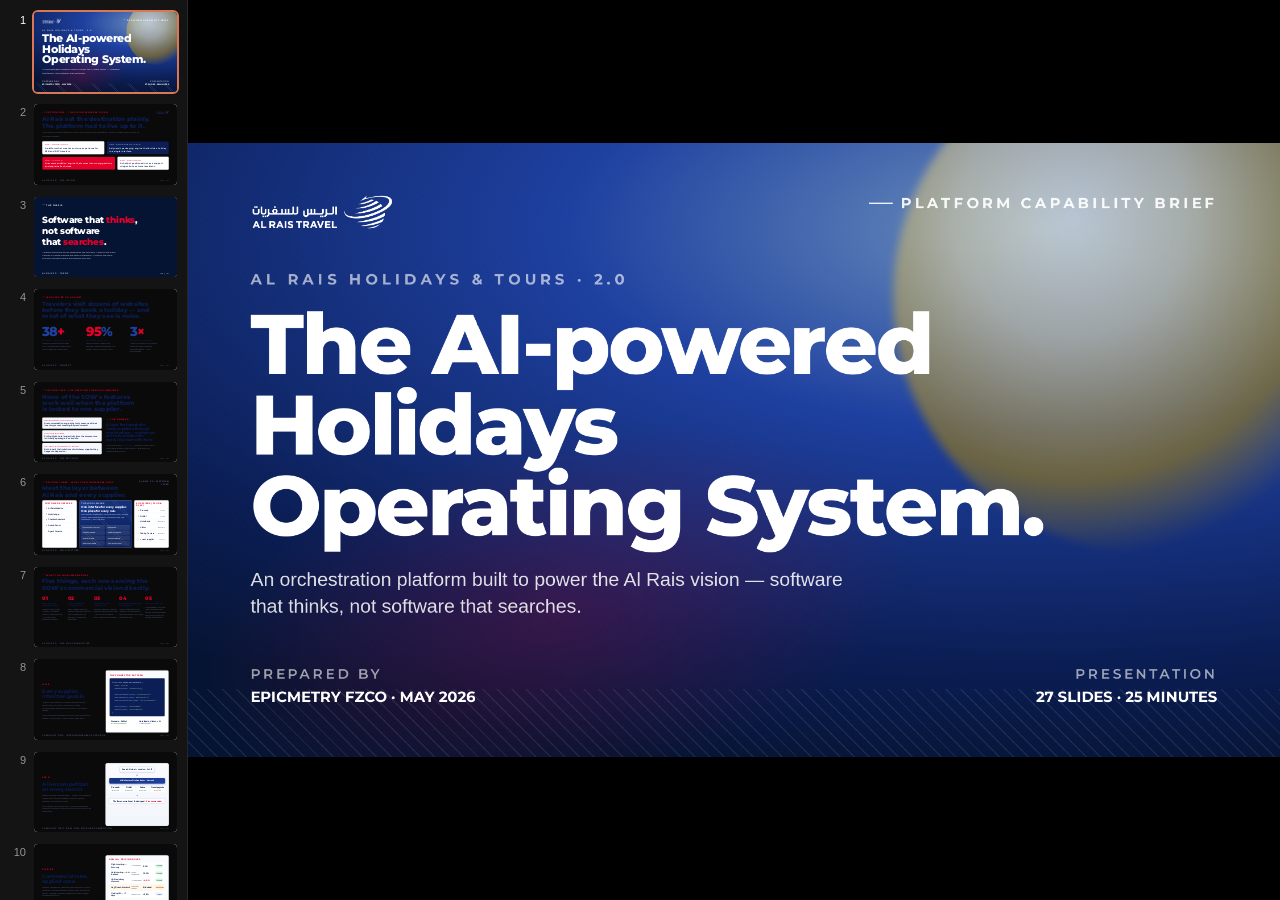
==== AlRais-Core/Al Rais 2.0 Pitch Deck-print.html @ 937ed370 "AlRais-Core: middleware architecture demo (Constellation + Trajectory) Side-by-side picker that embe" ====
<!doctype html>
<html lang="en">
<head>
<meta charset="utf-8">
<title>Al Rais 2.0 — The AI-powered travel orchestration platform</title>
<link rel="stylesheet" href="ar-tokens.css">
<script src="deck-stage.js"></script>
<style>
  /* ---------- Type / spacing scale ---------- */
  :root{
    --type-display: 132px;
    --type-title:   84px;
    --type-h1:      60px;
    --type-h2:      44px;
    --type-h3:      32px;
    --type-body:    28px;
    --type-small:   24px;
    --type-eyebrow: 26px;
    --type-caption: 24px;

    --pad-x:       110px;
    --pad-top:     90px;
    --pad-bottom:  90px;
    --gap-title:   44px;
    --gap-item:    28px;

    --ink:         #0B1E55;
    --royal:       #1E40A0;
    --royal-deep:  #15327E;
    --ink-deep:    #061434;
    --red:         #E4002B;
    --gold:        #AC8400;
    --gold-soft:   #E8D7A1;
    --sky:         #B4C9E2;
    --sky-deep:    #6E92BD;
    --soft:        #F6F8FC;
    --line:        #E4E8F0;
    --line-strong: #C9D1E0;
    --mute:        #4A5878;
  }

  html,body{margin:0;padding:0;background:#0a0a0a;color:var(--ink);font-family:var(--ar-font-body);}

  deck-stage section{
    background:#fff;
    color:var(--ink);
    overflow:hidden;
    position:relative;
  }

  /* ---------- Reusable atoms ---------- */
  .eyebrow{
    font-family:var(--ar-font-display);
    font-weight:700;
    font-size:var(--type-eyebrow);
    letter-spacing:0.22em;
    text-transform:uppercase;
    color:var(--red);
    display:inline-flex;
    align-items:center;
    gap:14px;
  }
  .eyebrow::before{
    content:"";
    width:42px;height:2px;background:var(--red);display:inline-block;
  }
  .eyebrow.light{ color:rgba(255,255,255,0.92); }
  .eyebrow.light::before{ background:#fff; }

  h1.title{
    font-family:var(--ar-font-display);
    font-weight:800;
    font-size:var(--type-title);
    letter-spacing:-0.025em;
    line-height:1.02;
    margin:0;
    color:var(--ink);
    text-wrap:balance;
    max-width:1500px;
  }
  h2.section-title{
    font-family:var(--ar-font-display);
    font-weight:700;
    font-size:var(--type-h1);
    letter-spacing:-0.022em;
    line-height:1.05;
    margin:0;
    text-wrap:balance;
  }
  p.lede{
    font-family:var(--ar-font-body);
    font-weight:400;
    font-size:var(--type-h3);
    line-height:1.4;
    color:var(--mute);
    margin:0;
    max-width:1300px;
    text-wrap:pretty;
  }
  p.body{
    font-family:var(--ar-font-body);
    font-weight:400;
    font-size:var(--type-body);
    line-height:1.5;
    color:var(--mute);
    margin:0;
    max-width:1100px;
    text-wrap:pretty;
  }

  /* ---------- Layout helpers ---------- */
  .frame{
    position:absolute;inset:0;
    padding:var(--pad-top) var(--pad-x) var(--pad-bottom);
    display:flex;flex-direction:column;
  }
  .row{display:flex;}
  .col{display:flex;flex-direction:column;}

  .pattern{
    background-image:repeating-linear-gradient(45deg,
      rgba(30,64,160,0.10) 0,
      rgba(30,64,160,0.10) 1.5px,
      transparent 1.5px, transparent 12px);
  }
  .pattern.white{
    background-image:repeating-linear-gradient(45deg,
      rgba(255,255,255,0.18) 0,
      rgba(255,255,255,0.18) 1.5px,
      transparent 1.5px, transparent 14px);
  }

  /* ---------- Page chrome (footer) ---------- */
  .chrome{
    position:absolute;
    left:var(--pad-x);right:var(--pad-x);bottom:40px;
    display:flex;justify-content:space-between;align-items:center;
    font-family:var(--ar-font-body);
    font-size:24px;
    color:var(--mute);
    letter-spacing:0.06em;
  }
  .chrome.light{ color:rgba(255,255,255,0.72); }
  .chrome .crumb{ text-transform:uppercase;letter-spacing:0.22em;font-weight:600;font-family:var(--ar-font-display);font-size:24px; }
  .chrome .num{ font-family:var(--ar-font-mono);font-weight:600; }

  .ar-logo{ height:48px; }
  .ar-logo.invert{ filter:brightness(0) invert(1); }

  /* ---------- Slide: Cover ---------- */
  .cover{
    background:
      radial-gradient(120% 90% at 78% 14%, #6E92BD 0%, #1E40A0 36%, #0B1E55 78%, #061434 100%);
    color:#fff;
  }
  .cover .sun{
    position:absolute;right:-220px;top:-180px;width:900px;height:900px;border-radius:50%;
    background:radial-gradient(circle at 35% 35%, #FAF5E8 0%, #E8D7A1 25%, #AC8400 55%, transparent 72%);
    opacity:0.55;filter:blur(8px);
  }
  .cover .swoosh{
    position:absolute;left:-100px;bottom:-200px;width:1500px;height:900px;
    background:radial-gradient(60% 50% at 50% 50%, rgba(228,0,43,0.20) 0%, transparent 70%);
    transform:rotate(-12deg);
  }
  .cover .frame{ color:#fff; }
  .cover h1.title{ color:#fff; font-size:148px; line-height:0.96; letter-spacing:-0.028em; }
  .cover .sub{ font-size:34px;line-height:1.4;color:rgba(255,255,255,0.86);max-width:1100px;margin:0;text-wrap:pretty; }
  .cover .meta{ display:flex;gap:48px;align-items:flex-end;justify-content:space-between; }
  .cover .by{ font-size:24px;letter-spacing:0.2em;text-transform:uppercase;color:rgba(255,255,255,0.6);font-family:var(--ar-font-display);font-weight:600; }
  .cover .by strong{ color:#fff;display:block;margin-top:10px;font-size:26px;letter-spacing:0; }
  .cover .pattern-strip{
    position:absolute;left:0;right:0;bottom:0;height:120px;opacity:0.45;
    background-image:repeating-linear-gradient(45deg,
      rgba(255,255,255,0.20) 0, rgba(255,255,255,0.20) 2px,
      transparent 2px, transparent 18px);
  }

  /* ---------- Slide: Section break (dark) ---------- */
  .dark{ background:var(--ink-deep); color:#fff; }
  .dark .eyebrow{ color:#fff; }
  .dark h1.title, .dark h2.section-title{ color:#fff; }
  .dark p.lede, .dark p.body{ color:rgba(255,255,255,0.78); }

  .royal{ background:var(--royal); color:#fff; }
  .royal .eyebrow{ color:#fff; }
  .royal .eyebrow::before{ background:#fff; }
  .royal h1.title, .royal h2.section-title{ color:#fff; }
  .royal p.lede, .royal p.body{ color:rgba(255,255,255,0.85); }

  /* ---------- Specific slide styles ---------- */

  /* Vision slide — quotes wall */
  .quote-wall{ display:grid;grid-template-columns:repeat(12,1fr);gap:32px;margin-top:60px; }
  .qcard{
    background:#fff;border:1px solid var(--line);border-radius:14px;padding:30px 34px;
    font-family:var(--ar-font-display);font-weight:600;font-size:30px;line-height:1.18;color:var(--ink);
    letter-spacing:-0.012em;
    box-shadow:0 4px 18px rgba(11,30,85,0.05);
    position:relative;
  }
  .qcard small{
    display:block;font-family:var(--ar-font-body);font-size:24px;font-weight:500;letter-spacing:0.12em;
    text-transform:uppercase;color:var(--red);margin-bottom:14px;
  }
  .qcard.span4{ grid-column: span 4; }
  .qcard.span5{ grid-column: span 5; }
  .qcard.span6{ grid-column: span 6; }
  .qcard.span7{ grid-column: span 7; }
  .qcard.span8{ grid-column: span 8; }
  .qcard.dark{ background:var(--ink); color:#fff; border-color:transparent; }
  .qcard.dark small{ color:#fff;opacity:0.8; }
  .qcard.red{ background:var(--red); color:#fff; border-color:transparent; }
  .qcard.red small{ color:#fff;opacity:0.85; }

  /* Statement slide — huge centered phrase */
  .statement{
    height:100%;
    display:flex;flex-direction:column;justify-content:center;align-items:flex-start;
  }
  .statement .big{
    font-family:var(--ar-font-display);font-weight:800;
    font-size:120px;line-height:1.24;letter-spacing:-0.03em;
    max-width:1620px;text-wrap:balance;color:var(--ink);
  }
  .statement.dark .big{ color:#fff; }
  .statement .big em{ font-style:normal;color:var(--red); }
  .statement .by{ font-family:var(--ar-font-body);font-size:28px;color:var(--mute);max-width:1000px;margin-top:48px;line-height:1.45; }
  .statement.dark .by{ color:rgba(255,255,255,0.78); }

  /* 38-website slide */
  .stat-row{ display:grid;grid-template-columns:repeat(3,1fr);gap:64px;margin-top:80px; }
  .stat{ }
  .stat .num{ font-family:var(--ar-font-display);font-weight:800;font-size:170px;line-height:0.95;color:var(--royal);letter-spacing:-0.04em; }
  .stat .num em{ color:var(--red);font-style:normal; }
  .stat .lbl{ font-family:var(--ar-font-display);font-weight:600;font-size:26px;color:var(--ink);margin-top:20px;line-height:1.3;max-width:430px; }
  .stat .desc{ font-family:var(--ar-font-body);font-size:24px;color:var(--mute);margin-top:14px;line-height:1.45;max-width:430px;text-wrap:pretty; }

  /* Diagram of platform */
  .arch{ flex:1; display:grid; grid-template-columns:1.05fr 1.6fr 1.05fr; gap:30px; align-items:stretch; margin-top:36px; min-height:0; }
  .arch .node{
    background:#fff;border:1.5px solid var(--line-strong);border-radius:18px;padding:30px 30px;display:flex;flex-direction:column;gap:14px;
    box-shadow:0 4px 20px rgba(11,30,85,0.04);
  }
  .arch .node h4{ margin:0;font-family:var(--ar-font-display);font-weight:700;font-size:26px;color:var(--ink); }
  .arch .node p{ margin:0;font-size:20px;color:var(--mute);line-height:1.4; }
  .arch .lbl{ font-family:var(--ar-font-display);font-weight:700;font-size:24px;letter-spacing:0.22em;text-transform:uppercase;color:var(--red); }

  .arch .middle{
    background:var(--ink);color:#fff;border:none;
    background-image:radial-gradient(100% 100% at 0% 0%, rgba(30,64,160,0.6) 0%, transparent 60%),
      linear-gradient(180deg, #15327E 0%, #0B1E55 100%);
    position:relative;overflow:hidden;
  }
  .arch .middle::after{
    content:"";position:absolute;inset:0;opacity:0.18;pointer-events:none;
    background-image:repeating-linear-gradient(45deg, rgba(255,255,255,0.4) 0, rgba(255,255,255,0.4) 1px, transparent 1px, transparent 14px);
  }
  .arch .middle h4{ color:#fff;font-size:36px; }
  .arch .middle p{ color:rgba(255,255,255,0.78);font-size:24px; }
  .arch .middle .lbl{ color:#fff;opacity:0.7; }
  .arch .middle .caps{
    display:grid;grid-template-columns:1fr 1fr;gap:14px 22px;margin-top:auto;
  }
  .arch .middle .caps div{
    background:rgba(255,255,255,0.10);border:1px solid rgba(255,255,255,0.18);
    padding:14px 18px;border-radius:8px;font-size:24px;font-weight:500;
    font-family:var(--ar-font-body);color:#fff;
  }
  .arch .colstack{ display:flex;flex-direction:column;gap:14px; }
  .arch .colstack .pill{
    background:#fff;border:1.5px solid var(--line-strong);border-radius:14px;padding:16px 22px;
    display:flex;align-items:center;gap:18px;
  }
  .arch .colstack .pill .dot{ width:12px;height:12px;border-radius:50%;background:var(--royal);flex-shrink:0; }
  .arch .colstack .pill.muted .dot{ background:var(--line-strong); }
  .arch .colstack .pill .name{ font-family:var(--ar-font-display);font-weight:600;font-size:24px;color:var(--ink); }
  .arch .colstack .pill .tag{ font-family:var(--ar-font-body);font-size:24px;color:var(--mute);margin-left:auto;letter-spacing:0.06em;text-transform:uppercase; }

  /* Five things grid */
  .five-grid{ display:grid;grid-template-columns:repeat(5,1fr);gap:24px;margin-top:56px;flex:1;min-height:0; }
  .five-grid .item{
    background:#fff;border:1.5px solid var(--line);border-radius:16px;padding:36px 30px;
    display:flex;flex-direction:column;gap:18px;position:relative;overflow:hidden;
  }
  .five-grid .item .n{
    font-family:var(--ar-font-display);font-weight:800;font-size:110px;line-height:0.9;color:var(--royal);
    letter-spacing:-0.04em;opacity:0.18;position:absolute;right:18px;top:6px;
  }
  .five-grid .item h4{ margin:0;font-family:var(--ar-font-display);font-weight:700;font-size:26px;color:var(--ink);line-height:1.18; }
  .five-grid .item p{ margin:0;font-family:var(--ar-font-body);font-size:18px;line-height:1.5;color:var(--mute); }
  .five-grid .item .kicker{ font-family:var(--ar-font-display);font-weight:700;font-size:14px;letter-spacing:0.22em;text-transform:uppercase;color:var(--red); }

  /* Single-capability slide layout */
  .cap{ display:grid;grid-template-columns:0.95fr 1.05fr;gap:80px;margin-top:60px;flex:1;min-height:0;align-items:stretch; }
  .cap .lhs{ display:flex;flex-direction:column;gap:32px;justify-content:center; }
  .cap .lhs .nbig{ font-family:var(--ar-font-display);font-weight:800;font-size:32px;letter-spacing:0.32em;color:var(--red);text-transform:uppercase; }
  .cap .lhs h2{ font-family:var(--ar-font-display);font-weight:700;font-size:68px;line-height:1.04;letter-spacing:-0.022em;color:var(--ink);margin:0;text-wrap:balance; }
  .cap .lhs p{ font-size:24px;color:var(--mute);line-height:1.5;max-width:660px;margin:0; }
  .cap .rhs{
    background:#fff;border:1.5px solid var(--line);border-radius:22px;padding:0;
    box-shadow:0 12px 40px rgba(11,30,85,0.07);
    overflow:hidden;position:relative;
  }

  /* Curation example slides */
  .curex{ display:grid;grid-template-columns:1.05fr 1.4fr;gap:80px;margin-top:50px;flex:1;min-height:0;align-items:stretch; }
  .curex .lhs{ display:flex;flex-direction:column;gap:28px; }
  .curex .pers{ display:flex;align-items:center;gap:24px; }
  .curex .pers .avatar{
    width:120px;height:120px;border-radius:50%;background:linear-gradient(135deg,var(--sky) 0%,var(--royal) 100%);
    display:grid;place-items:center;color:#fff;font-family:var(--ar-font-display);font-weight:700;font-size:42px;
    flex-shrink:0;box-shadow:0 6px 22px rgba(30,64,160,0.32);
  }
  .curex .pers .meta strong{ font-family:var(--ar-font-display);font-weight:700;font-size:28px;color:var(--ink);display:block; }
  .curex .pers .meta span{ font-family:var(--ar-font-body);font-size:24px;color:var(--mute); }
  .curex h2{ font-family:var(--ar-font-display);font-weight:700;font-size:62px;line-height:1.04;letter-spacing:-0.022em;color:var(--ink);margin:0;text-wrap:balance; }
  .curex .tags{ display:flex;gap:10px;flex-wrap:wrap; }
  .curex .tags span{ background:#F6F8FC;border:1px solid var(--line);padding:10px 16px;border-radius:999px;font-size:24px;color:var(--ink);font-weight:500;letter-spacing:0.01em; }
  .curex .rule{
    border-left:3px solid var(--red);padding:14px 22px;background:#FAF5E8;border-radius:0 10px 10px 0;
    font-family:var(--ar-font-body);font-size:24px;color:var(--ink);line-height:1.4;
  }
  .curex .rule strong{ font-family:var(--ar-font-display);font-weight:700; }

  /* Result cards */
  .cards{ display:flex;flex-direction:column;gap:18px;justify-content:center; }
  .card{
    background:#fff;border:1.5px solid var(--line);border-radius:16px;padding:24px 28px;
    box-shadow:0 4px 16px rgba(11,30,85,0.04);
    display:grid;grid-template-columns:auto 1fr auto;gap:22px;align-items:center;
  }
  .card .badge{
    background:#E6F7EE;color:#136E3F;border-radius:999px;padding:8px 16px;
    font-family:var(--ar-font-display);font-weight:700;font-size:24px;letter-spacing:0.04em;
    white-space:nowrap;
  }
  .card .badge.cheapest{ background:#EAF1FE;color:var(--royal); }
  .card .badge.fastest{ background:#FFE9D5;color:#A65500; }
  .card .badge.bestmatch{ background:#D5F5E3;color:#0F7B41; }
  .card .name{ font-family:var(--ar-font-display);font-weight:700;font-size:26px;color:var(--ink); }
  .card .why{ font-family:var(--ar-font-body);font-size:24px;color:var(--mute);margin-top:6px;line-height:1.4; }
  .card .price{ font-family:var(--ar-font-display);font-weight:800;font-size:32px;color:var(--ink);letter-spacing:-0.01em; }
  .card .price small{ display:block;font-family:var(--ar-font-body);font-weight:400;font-size:24px;color:var(--mute);letter-spacing:0; }
  .card.featured{ border-color:var(--royal);box-shadow:0 12px 30px rgba(30,64,160,0.15); }

  /* GCC slide — three panels */
  .gcc{ display:grid;grid-template-columns:repeat(3,1fr);gap:36px;margin-top:50px;flex:1;min-height:0; }
  .gcc .panel{
    background:#fff;border:1.5px solid var(--line);border-radius:18px;padding:46px 40px;
    display:flex;flex-direction:column;gap:22px;position:relative;overflow:hidden;
  }
  .gcc .panel.blue{ background:linear-gradient(180deg,#15327E 0%,#0B1E55 100%);color:#fff;border:none; }
  .gcc .panel.blue h4{ color:#fff; }
  .gcc .panel.blue p{ color:rgba(255,255,255,0.82); }
  .gcc .panel.blue .icon{ color:#fff;opacity:0.85; }
  .gcc .panel h4{ font-family:var(--ar-font-display);font-weight:700;font-size:30px;line-height:1.15;color:var(--ink);margin:0;text-wrap:balance; }
  .gcc .panel p{ font-family:var(--ar-font-body);font-size:24px;line-height:1.5;color:var(--mute);margin:0;text-wrap:pretty; }
  .gcc .icon{ width:64px;height:64px;color:var(--royal); }

  /* Three-features overview */
  .three{ display:grid;grid-template-columns:repeat(3,1fr);gap:30px;margin-top:54px;flex:1;min-height:0; }
  .three .feat{
    background:#fff;border:1.5px solid var(--line);border-radius:20px;padding:48px 44px;
    display:flex;flex-direction:column;gap:24px;
  }
  .three .feat .tag{ font-family:var(--ar-font-display);font-weight:700;font-size:24px;letter-spacing:0.22em;text-transform:uppercase;color:var(--red); }
  .three .feat h3{ font-family:var(--ar-font-display);font-weight:700;font-size:38px;line-height:1.1;color:var(--ink);margin:0;letter-spacing:-0.015em; }
  .three .feat p{ font-family:var(--ar-font-body);font-size:24px;line-height:1.5;color:var(--mute);margin:0; }
  .three .feat .preview{ flex:1;margin-top:auto;border:1px dashed var(--line-strong);border-radius:12px;background:#FAFBFE;display:grid;place-items:center;min-height:160px; }

  /* Supplier ready table */
  .supp-grid{ display:grid;grid-template-columns:1.05fr 2fr;gap:18px;margin-top:42px;flex:1;min-height:0;overflow:hidden;align-content:start;grid-auto-rows:min-content; }
  .supp-grid .row{ display:contents; }
  .supp-grid .cell{
    background:#fff;border:1.5px solid var(--line);border-radius:14px;padding:18px 24px;
    display:flex;flex-direction:column;justify-content:center;
  }
  .supp-grid .cell.head{
    background:var(--ink);color:#fff;border-color:transparent;
    font-family:var(--ar-font-display);font-weight:700;font-size:14px;letter-spacing:0.22em;text-transform:uppercase;
    padding:14px 24px;
  }
  .supp-grid .cell .what{ font-family:var(--ar-font-display);font-weight:700;font-size:22px;color:var(--ink);line-height:1.2; }
  .supp-grid .cell .ex{ font-family:var(--ar-font-body);font-size:16px;color:var(--mute);margin-top:4px;letter-spacing:0.02em; }
  .supp-grid .cell .adds{ font-family:var(--ar-font-body);font-size:20px;color:var(--ink);line-height:1.4;text-wrap:pretty; }

  /* Closing */
  .close{ display:flex;flex-direction:column;justify-content:center;height:100%;gap:48px; }
  .close h1{ font-family:var(--ar-font-display);font-weight:800;font-size:108px;line-height:1.02;letter-spacing:-0.028em;color:#fff;margin:0;max-width:1540px;text-wrap:balance; }
  .close p{ font-size:30px;color:rgba(255,255,255,0.82);max-width:1300px;line-height:1.5;margin:0; }

  /* Thank you */
  .thanks{ display:grid;grid-template-columns:1.2fr 1fr;gap:80px;height:100%;align-items:center; }
  .thanks .l h1{ font-family:var(--ar-font-display);font-weight:800;font-size:188px;line-height:0.96;letter-spacing:-0.03em;color:#fff;margin:0; }
  .thanks .l p{ font-size:30px;color:rgba(255,255,255,0.85);max-width:780px;line-height:1.5;margin:32px 0 0; }
  .thanks .r{
    background:rgba(255,255,255,0.06);border:1px solid rgba(255,255,255,0.15);
    border-radius:24px;padding:56px 50px;
    backdrop-filter:blur(8px);
  }
  .thanks .r .by{ font-family:var(--ar-font-display);font-weight:700;font-size:16px;letter-spacing:0.24em;text-transform:uppercase;color:rgba(255,255,255,0.55); }
  .thanks .r .name{ font-family:var(--ar-font-display);font-weight:800;font-size:54px;color:#fff;margin:16px 0 28px;letter-spacing:-0.015em; }
  .thanks .r .row2{ display:flex;flex-direction:column;gap:18px;font-family:var(--ar-font-body);font-size:22px;color:rgba(255,255,255,0.92);line-height:1.4; }
  .thanks .r .row2 strong{ display:block;font-family:var(--ar-font-display);font-weight:600;font-size:18px;color:rgba(255,255,255,0.55);letter-spacing:0.18em;text-transform:uppercase;margin-bottom:4px; }

  /* ---- Product screen mocks ---- */
  .browser{
    width:100%;height:100%;background:#FAFBFE;border-radius:0;
    display:flex;flex-direction:column;overflow:hidden;
    font-family:var(--ar-font-body);
  }
  .bw-bar{
    height:46px;background:#fff;border-bottom:1px solid var(--line);display:flex;align-items:center;padding:0 18px;gap:10px;flex-shrink:0;
  }
  .bw-bar .dots{ display:flex;gap:7px; }
  .bw-bar .dots span{ width:11px;height:11px;border-radius:50%;background:#E5E8EE; }
  .bw-bar .url{
    flex:1;height:26px;background:#F1F3F8;border-radius:6px;display:flex;align-items:center;padding:0 14px;
    font-size:13px;color:var(--mute);margin-left:16px;font-family:var(--ar-font-mono);
  }
  .nav{ height:74px;background:#fff;border-bottom:1px solid var(--line);display:flex;align-items:center;padding:0 38px;gap:42px;flex-shrink:0; }
  .nav .logo{ height:36px; }
  .nav .nlinks{ display:flex;gap:34px;font-size:17px;font-weight:500;color:var(--ink); }
  .nav .nlinks .active{ color:var(--royal);border-bottom:2px solid var(--red);padding-bottom:4px; }
  .nav .right{ margin-left:auto;display:flex;align-items:center;gap:14px; }
  .nav .pill{ border:1.5px solid var(--royal);border-radius:14px;padding:8px 14px;font-size:13px;display:flex;gap:10px;align-items:center;color:var(--ink); }
  .nav .av{ width:42px;height:42px;border-radius:50%;background:linear-gradient(135deg,#E8D7A1,var(--gold));display:grid;place-items:center;color:#fff;font-weight:700;font-size:15px; }

  /* Landing mock */
  .land{
    flex:1;
    background:linear-gradient(180deg, #D2F4FE 0%, #ffffff 14%, #ffffff 26%, #5383DA 56%, #2351A3 88%, #081326 100%);
    padding:48px 60px 32px;display:flex;flex-direction:column;position:relative;overflow:hidden;
  }
  .land h2{ font-family:var(--ar-font-display);font-weight:800;font-size:60px;text-align:center;color:var(--ink);margin:8px 0 24px;letter-spacing:-0.025em; }
  .land .search{ width:74%;margin:0 auto;background:#fff;border-radius:18px;padding:22px 28px;display:flex;align-items:center;gap:14px;box-shadow:0 10px 28px rgba(11,30,85,0.10); }
  .land .search input{ flex:1;border:0;font-size:22px;color:var(--mute);outline:0;font-family:var(--ar-font-body); }
  .land .search .send{ width:46px;height:46px;border-radius:50%;background:var(--royal);display:grid;place-items:center;color:#fff;font-weight:700; }
  .land .curated{ margin-top:auto;padding:36px 0 0; }
  .land .curated h3{ color:var(--ink);font-family:var(--ar-font-display);font-weight:700;font-size:22px;margin:0 0 14px; }
  .land .filters{ display:flex;justify-content:space-between;align-items:center;margin-bottom:22px; }
  .land .filters .tabs{ display:flex;gap:14px;background:rgba(35,81,163,0.32);border-radius:14px;padding:6px;backdrop-filter:blur(6px); }
  .land .filters .tabs span{ padding:10px 22px;font-size:16px;color:rgba(255,255,255,0.78);font-weight:500;border-radius:10px; }
  .land .filters .tabs .on{ background:var(--royal);color:#fff;font-weight:700; }
  .land .filters .umrah{ background:rgba(11,30,85,0.45);color:#fff;border:1px solid rgba(255,255,255,0.18);padding:12px 18px;border-radius:12px;font-size:15px; }
  .land .packs{ display:grid;grid-template-columns:repeat(4,1fr);gap:18px; }
  .land .packs .p{
    background:#1E40A0;color:#fff;border-radius:16px;overflow:hidden;height:240px;position:relative;
    display:flex;flex-direction:column;justify-content:space-between;padding:16px;
    background-image:linear-gradient(180deg, rgba(11,30,85,0.05) 0%, rgba(11,30,85,0.7) 100%);
  }
  .land .packs .p::before{
    content:"";position:absolute;inset:0;z-index:-1;
    background:linear-gradient(135deg, var(--royal-deep), var(--royal));
  }
  .land .packs .p.hero{ height:300px;margin-top:-60px;box-shadow:0 18px 40px rgba(0,0,0,0.20); }
  .land .packs .p .top-row{ display:flex;justify-content:space-between;align-items:flex-start; }
  .land .packs .p .desto{ font-family:var(--ar-font-display);font-weight:700;font-size:22px;line-height:1.1; }
  .land .packs .p .info{ font-size:14px;opacity:0.85;margin-top:4px;line-height:1.4; }
  .land .packs .p .price{ text-align:right;}
  .land .packs .p .price .from{ font-size:12px;opacity:0.78; }
  .land .packs .p .price .v{ font-family:var(--ar-font-display);font-weight:800;font-size:24px;line-height:1; }
  .land .packs .p .book{ background:#fff;color:var(--royal);text-align:center;padding:10px;border-radius:10px;font-weight:700;font-size:14px;font-family:var(--ar-font-display); }
  .land .packs .p .bottom-block{ display:flex;flex-direction:column;gap:10px; }

  /* Chat mock */
  .chat{ flex:1;display:grid;grid-template-columns:0.95fr 1.45fr;background:#fff;min-height:0; }
  .chat .l{ border-right:1px solid var(--line);padding:28px 26px 22px;display:flex;flex-direction:column;gap:14px;overflow:hidden; }
  .chat .u-bubble{ background:var(--royal);color:#fff;border-radius:18px 18px 4px 18px;padding:12px 18px;font-size:16px;align-self:flex-end;max-width:60%;font-weight:600; }
  .chat .bot{ display:flex;gap:12px;align-items:flex-start; }
  .chat .bot .ava{ width:30px;height:30px;border-radius:50%;background:var(--royal);flex-shrink:0;display:grid;place-items:center;color:#fff;font-size:11px;font-weight:700;margin-top:4px; }
  .chat .bot-bubble{ background:#F1F3F8;border-radius:18px 18px 18px 4px;padding:13px 18px;font-size:16px;color:var(--ink);max-width:80%;line-height:1.45; }
  .chat .bot-bubble strong{ font-weight:700; }
  .chat .flight-c{
    background:#fff;border:1.5px solid var(--line);border-radius:12px;padding:14px 16px;display:grid;grid-template-columns:auto 1fr auto;gap:12px;align-items:center;
  }
  .chat .flight-c.best{ border-color:var(--royal); }
  .chat .badge2{ font-family:var(--ar-font-display);font-weight:700;font-size:11px;border-radius:999px;padding:5px 10px; }
  .chat .badge2.bm{ background:#D5F5E3;color:#0F7B41; }
  .chat .badge2.cp{ background:#EAF1FE;color:var(--royal); }
  .chat .badge2.fs{ background:#FFE9D5;color:#A65500; }
  .chat .flight-c .info{ display:flex;flex-direction:column;gap:2px; }
  .chat .flight-c .car{ font-family:var(--ar-font-display);font-weight:700;font-size:14px;color:var(--ink); }
  .chat .flight-c .sub{ font-size:11px;color:var(--mute); }
  .chat .flight-c .timeline{ display:flex;align-items:center;gap:6px;margin-top:6px;grid-column:2/-1; }
  .chat .flight-c .timeline .t{ font-size:12px;font-weight:600;color:var(--ink); }
  .chat .flight-c .timeline .line{ flex:1;height:1.5px;background:var(--line-strong);position:relative; }
  .chat .flight-c .timeline .line::before,.chat .flight-c .timeline .line::after{ content:"";width:7px;height:7px;border-radius:50%;background:var(--royal);position:absolute;top:50%;transform:translateY(-50%); }
  .chat .flight-c .timeline .line::before{ left:0; } .chat .flight-c .timeline .line::after{ right:0; }
  .chat .flight-c .timeline .mid{ position:absolute;top:-18px;left:50%;transform:translateX(-50%);font-size:9px;color:var(--mute); }
  .chat .flight-c .timeline .mid2{ position:absolute;top:8px;left:50%;transform:translateX(-50%);font-size:9px;color:var(--mute); }
  .chat .flight-c .price2{ font-family:var(--ar-font-display);font-weight:800;font-size:16px;color:var(--ink); }
  .chat .input{ margin-top:auto;background:#F1F3F8;border-radius:14px;padding:12px 16px;font-size:14px;color:var(--mute);display:flex;align-items:center;gap:10px; }
  .chat .input .sd{ margin-left:auto;width:30px;height:30px;border-radius:50%;background:var(--royal);display:grid;place-items:center;color:#fff;font-size:12px; }

  /* Right panel of chat */
  .chat .r{ background:#FAFBFE;padding:26px 32px;display:flex;flex-direction:column;gap:14px;overflow:hidden; }
  .chat .r .head{ display:flex;justify-content:space-between;align-items:flex-end;padding-bottom:18px;border-bottom:1px solid var(--line); }
  .chat .r .head .where{ font-family:var(--ar-font-display);font-weight:700;font-size:22px;color:var(--ink); }
  .chat .r .head .where small{ display:block;font-family:var(--ar-font-body);font-weight:400;font-size:13px;color:var(--mute);margin-top:2px; }
  .chat .r .head .total{ text-align:right;font-family:var(--ar-font-display);font-weight:800;font-size:24px;color:var(--ink); }
  .chat .r .head .total small{ display:block;font-family:var(--ar-font-body);font-weight:400;font-size:12px;color:var(--mute);margin-top:2px; }
  .chat .r .empty{ flex:1;border:1.5px dashed var(--line-strong);border-radius:14px;display:grid;place-items:center;color:var(--mute);font-size:15px;text-align:center;padding:30px; }
  .chat .r .empty svg{ width:42px;height:42px;display:block;margin:0 auto 12px;color:var(--royal);opacity:0.6; }

  /* Review screen */
  .review .r .head .total{ color:var(--ink); }
  .review .pl{
    background:#fff;border:1.5px solid var(--line);border-radius:12px;padding:14px 18px;
  }
  .review .pl + .pl{ margin-top:10px; }
  .review .pl h5{ margin:0;font-family:var(--ar-font-display);font-weight:700;font-size:15px;color:var(--ink);display:flex;justify-content:space-between;align-items:center; }
  .review .pl h5 .pr{ font-weight:800;font-size:15px; }
  .review .pl small{ display:block;font-family:var(--ar-font-body);font-size:12px;color:var(--mute);margin-top:4px;line-height:1.4; }
  .review .savings{
    background:#D5F5E3;color:#0F7B41;border-radius:8px;padding:8px 14px;font-weight:700;font-size:13px;
    display:flex;align-items:center;gap:8px;
  }
  .review .lock{
    background:#FFE5EB;color:var(--red);border-radius:10px;padding:12px 14px;
    font-weight:700;font-size:13px;display:flex;justify-content:space-between;align-items:center;
  }
  .review .lock .l1{ display:flex;flex-direction:column;gap:2px; }
  .review .lock small{ font-weight:400;font-size:11px;color:var(--red);opacity:0.85; }
  .review .lock .pay{ background:#fff;color:var(--red);padding:8px 18px;border-radius:8px;font-weight:700;font-size:13px;font-family:var(--ar-font-display); }

  /* Diagram (orchestration) */
  .orch{
    display:flex;flex-direction:column;gap:24px;margin-top:40px;flex:1;min-height:0;padding:30px 60px;
  }
  .orch .layer{ display:grid;grid-template-columns:repeat(4,1fr);gap:18px; }
  .orch .layer.center{ grid-template-columns:1fr; }
  .orch .node2{
    background:#fff;border:1.5px solid var(--line-strong);border-radius:14px;padding:18px 22px;
    display:flex;flex-direction:column;gap:4px;text-align:center;
  }
  .orch .node2 .nm{ font-family:var(--ar-font-display);font-weight:700;font-size:20px;color:var(--ink); }
  .orch .node2 .sub{ font-size:14px;color:var(--mute); }
  .orch .node2.middle{ background:linear-gradient(135deg,var(--royal-deep),var(--royal));color:#fff;border:none;padding:30px;text-align:left;display:grid;grid-template-columns:auto 1fr;gap:32px;align-items:center; }
  .orch .node2.middle .nm{ color:#fff;font-size:26px; }
  .orch .node2.middle .sub{ color:rgba(255,255,255,0.85);font-size:18px; }
  .orch .node2.middle .pills{ display:flex;gap:10px;flex-wrap:wrap;justify-content:flex-end; }
  .orch .node2.middle .pills span{ background:rgba(255,255,255,0.14);border:1px solid rgba(255,255,255,0.22);border-radius:999px;padding:8px 14px;font-size:14px;font-weight:500; }
  .orch .arrow-down{
    display:flex;justify-content:space-around;align-items:center;
    color:var(--line-strong);height:14px;
  }
  .orch .arrow-down span{ font-size:24px;color:var(--royal); }

  /* big "five things" wide layout */
  .wide-five{ display:grid;grid-template-columns:repeat(5,1fr);gap:28px;margin-top:64px;flex:1;min-height:0; }
  .wide-five .it{ display:flex;flex-direction:column;gap:18px; }
  .wide-five .it .num{ font-family:var(--ar-font-display);font-weight:800;font-size:72px;color:var(--red);letter-spacing:-0.03em;line-height:1; }
  .wide-five .it h4{ font-family:var(--ar-font-display);font-weight:700;font-size:24px;color:var(--ink);line-height:1.22;margin:0;text-wrap:balance; }
  .wide-five .it p{ font-family:var(--ar-font-body);font-size:24px;color:var(--mute);line-height:1.5;margin:0;text-wrap:pretty; }

  /* generic 2-col layout */
  .twocol{ display:grid;grid-template-columns:1fr 1.2fr;gap:80px;margin-top:48px;flex:1;align-items:stretch; }
  .twocol .l{ display:flex;flex-direction:column;gap:30px;justify-content:center; }
  .twocol .r{ display:flex;flex-direction:column;gap:20px;justify-content:center; }

  /* Connected diagram */
  .connected{
    flex:1;margin-top:40px;background:#FAFBFE;border:1.5px solid var(--line);border-radius:24px;
    padding:60px;position:relative;overflow:hidden;
    display:grid;grid-template-columns:1fr 1.2fr 1fr;gap:60px;align-items:center;
  }
  .connected .col h4{ font-family:var(--ar-font-display);font-weight:700;font-size:22px;text-transform:uppercase;letter-spacing:0.18em;color:var(--red);margin:0 0 24px; }
  .connected .col .item{ display:flex;align-items:center;gap:16px;background:#fff;border:1.5px solid var(--line);border-radius:12px;padding:18px 22px;margin-bottom:14px; }
  .connected .col .item .dot{ width:10px;height:10px;border-radius:50%;background:var(--royal); }
  .connected .col .item .nm{ font-family:var(--ar-font-display);font-weight:600;font-size:22px;color:var(--ink); }
  .connected .mid{
    background:linear-gradient(135deg,var(--royal-deep),var(--royal));color:#fff;border-radius:20px;padding:48px 42px;
    box-shadow:0 22px 50px rgba(30,64,160,0.30);position:relative;overflow:hidden;
  }
  .connected .mid::after{
    content:"";position:absolute;inset:0;opacity:0.18;
    background-image:repeating-linear-gradient(45deg, rgba(255,255,255,0.4) 0, rgba(255,255,255,0.4) 1px, transparent 1px, transparent 14px);
  }
  .connected .mid h3{ font-family:var(--ar-font-display);font-weight:800;font-size:38px;letter-spacing:-0.018em;margin:0; }
  .connected .mid p{ font-size:20px;color:rgba(255,255,255,0.86);margin:18px 0 0;line-height:1.5; }
  .connected .mid .ms{ margin-top:28px;display:flex;flex-wrap:wrap;gap:10px; }
  .connected .mid .ms span{ background:rgba(255,255,255,0.14);border:1px solid rgba(255,255,255,0.22);border-radius:999px;padding:8px 14px;font-size:15px; }

  /* slide num for chrome */
  .pg{ font-family:var(--ar-font-mono);font-weight:600; }
</style>
</head>
<body>

<deck-stage width="1920" height="1080">

  <!-- ===================== 01 — COVER ===================== -->
  <section class="cover" data-screen-label="01 Cover">
    <div class="sun"></div>
    <div class="swoosh"></div>
    <div class="pattern-strip"></div>
    <div class="frame">
      <div class="row" style="justify-content:space-between;align-items:flex-start;">
        <img src="assets/logo.png" alt="Al Rais Travel" class="ar-logo invert" style="height:64px;">
        <div class="eyebrow light"><span>Platform Capability Brief</span></div>
      </div>
      <div style="margin-top:auto;">
        <div style="font-family:var(--ar-font-display);font-weight:700;font-size:26px;letter-spacing:0.28em;text-transform:uppercase;color:rgba(255,255,255,0.62);margin-bottom:26px;">Al Rais Holidays &amp; Tours · 2.0</div>
        <h1 class="title">The AI-powered Holidays Operating System.</h1>
        <p class="sub" style="margin-top:36px;">An orchestration platform built to power the Al Rais vision — software that thinks, not software that searches.</p>
      </div>
      <div class="meta" style="margin-top:80px;">
        <div class="by">
          Prepared by
          <strong>Epicmetry FZCO · May 2026</strong>
        </div>
        <div class="by" style="text-align:right;">
          Presentation
          <strong>27 slides · 25 minutes</strong>
        </div>
      </div>
    </div>
  </section>

  <!-- ===================== 02 — VISION ===================== -->
  <section data-screen-label="02 The vision">
    <div class="frame">
      <div class="row" style="justify-content:space-between;align-items:center;">
        <div class="eyebrow"><span>Section one · The vision we were given</span></div>
        <img src="assets/logo.png" class="ar-logo" style="height:42px;">
      </div>
      <h1 class="title" style="margin-top:30px;max-width:1500px;">Al Rais set the destination plainly. The platform had to live up to it.</h1>
      <p class="lede" style="margin-top:28px;">The Scope of Work signed in May 2025 named four ambitions. None of them work locked to a single supplier.</p>

      <div class="quote-wall" style="margin-top:50px;">
        <div class="qcard span6">
          <small>SOW · Foundational</small>
          A platform that creates a unique experience for B2B and B2C travelers.
        </div>
        <div class="qcard span6 dark">
          <small>SOW · Exclusive to Al Rais</small>
          A dynamic packaging engine that builds a holiday in a single interface.
        </div>
        <div class="qcard span7 red">
          <small>SOW · Al-Rais IP</small>
          A recommendation engine that scores its own suggestions and explains its choices.
        </div>
        <div class="qcard span5">
          <small>SOW · Positioning</small>
          A chatbot positioned not as a support widget but as a travel assistant.
        </div>
      </div>

      <div class="chrome">
        <span class="crumb">Al Rais 2.0 · The vision</span>
        <span class="pg">02 / 27</span>
      </div>
    </div>
  </section>

  <!-- ===================== 03 — THESIS ===================== -->
  <section class="dark" data-screen-label="03 Thesis">
    <div class="frame">
      <div class="eyebrow light"><span>The thesis</span></div>
      <div class="statement dark" style="margin-top:auto;margin-bottom:auto;">
        <div class="big">
          <div>Software that <em>thinks</em>,</div>
          <div>not software that <em>searches</em>.</div>
        </div>
        <p class="by">
          A platform that scores its own suggestions and tags them. A platform that builds a holiday in a single interface and prices it intelligently. A platform that learns from how customers behave and improves over time.
        </p>
      </div>
      <div class="chrome light">
        <span class="crumb">Al Rais 2.0 · Thesis</span>
        <span class="pg">03 / 27</span>
      </div>
    </div>
  </section>

  <!-- ===================== 04 — INDUSTRY CONTEXT ===================== -->
  <section data-screen-label="04 Industry context">
    <div class="frame">
      <div class="eyebrow"><span>What we're up against</span></div>
      <h1 class="title" style="margin-top:30px;max-width:1500px;">Travelers visit dozens of websites before they book a holiday — and most of what they see is noise.</h1>

      <div class="stat-row">
        <div class="stat">
          <div class="num">38<em>+</em></div>
          <div class="lbl">Websites visited on average</div>
          <div class="desc">Inspiration scattered across blogs, OTAs, Instagram and supplier sites — none of which talk to each other.</div>
        </div>
        <div class="stat">
          <div class="num"><em>95</em>%</div>
          <div class="lbl">Of leads typically lost</div>
          <div class="desc">Slow turnaround, cookie-cutter packages, weak personalisation. The industry calls this "normal." It isn't.</div>
        </div>
        <div class="stat">
          <div class="num">3<em>×</em></div>
          <div class="lbl">Cards from one search</div>
          <div class="desc">Al Rais 2.0 collapses forty supplier results into three considered recommendations — each one explained.</div>
        </div>
      </div>

      <div class="chrome">
        <span class="crumb">Al Rais 2.0 · Context</span>
        <span class="pg">04 / 27</span>
      </div>
    </div>
  </section>

  <!-- ===================== 05 — THE DECISION ===================== -->
  <section data-screen-label="05 The decision">
    <div class="frame">
      <div class="eyebrow"><span>Section two · The decision the build required</span></div>
      <h1 class="title" style="margin-top:30px;max-width:1480px;">None of the SOW's features work well when the platform is locked to one supplier.</h1>

      <div class="row" style="gap:60px;margin-top:48px;flex:1;align-items:stretch;min-height:0;">
        <div class="col" style="flex:1;gap:22px;justify-content:center;">
          <div class="qcard span4" style="background:#F6F8FC;border:1px solid var(--line);font-size:26px;padding:24px 28px;">
            <small style="margin-bottom:10px;">Recommendation engine</small>
            A recommendation engine that only sees one airline's inventory cannot meaningfully recommend.
          </div>
          <div class="qcard span4" style="background:#F6F8FC;border:1px solid var(--line);font-size:26px;padding:24px 28px;">
            <small style="margin-bottom:10px;">Package builder</small>
            Pulling flight, hotel and activity from the same source isn't really a package. It's a bundle.
          </div>
          <div class="qcard span4" style="background:#F6F8FC;border:1px solid var(--line);font-size:26px;padding:24px 28px;">
            <small style="margin-bottom:10px;">Chatbot &amp; commercial rules</small>
            Both inherit the limitations of whichever supplier they happen to depend on.
          </div>
        </div>
        <div class="col" style="flex:1.05;justify-content:center;gap:28px;">
          <div class="eyebrow"><span>The answer</span></div>
          <div style="font-family:var(--ar-font-display);font-weight:700;font-size:48px;line-height:1.05;letter-spacing:-0.022em;color:var(--ink);max-width:760px;text-wrap:balance;">
            A layer that speaks to many suppliers through one interface — and serves as the foundation for every AI-powered feature.
          </div>
          <p class="body" style="max-width:680px;">That layer is the <strong style="color:var(--ink);font-weight:700;">middleware</strong>. The rest of this brief is about what it does, how it does it, and what the business gets from it.</p>
        </div>
      </div>

      <div class="chrome">
        <span class="crumb">Al Rais 2.0 · The decision</span>
        <span class="pg">05 / 27</span>
      </div>
    </div>
  </section>

  <!-- ===================== 06 — MEET THE MIDDLEWARE ===================== -->
  <section data-screen-label="06 The middleware">
    <div class="frame">
      <div class="row" style="justify-content:space-between;align-items:flex-start;">
        <div>
          <div class="eyebrow"><span>Section three · What the middleware does</span></div>
          <h1 class="title" style="margin-top:24px;">Meet the layer between Al Rais and every supplier.</h1>
        </div>
        <div style="text-align:right;font-family:var(--ar-font-display);font-weight:700;font-size:24px;letter-spacing:0.18em;text-transform:uppercase;color:var(--mute);">
          al-rais 2.0 · platform layer
        </div>
      </div>

      <div class="arch" style="margin-top:36px;">
        <div class="node colstack">
          <span class="lbl">Customer Surfaces</span>
          <div class="pill"><span class="dot"></span><span class="name">Al Rais Website</span></div>
          <div class="pill"><span class="dot"></span><span class="name">Mobile App</span></div>
          <div class="pill"><span class="dot"></span><span class="name">Chatbot Assistant</span></div>
          <div class="pill"><span class="dot"></span><span class="name">Admin Panel</span></div>
          <div class="pill muted"><span class="dot"></span><span class="name">Agent Console</span></div>
        </div>

        <div class="node middle">
          <span class="lbl">The Middleware</span>
          <h4>One interface for every supplier. One place for every rule.</h4>
          <p>Multi-supplier orchestration, canonical data model, curation engine, saga-based packaging, commercial rules, visa intelligence — all in one layer.</p>
          <div class="caps">
            <div>Orchestrator (fan-out)</div>
            <div>Normalizer</div>
            <div>Curation engine</div>
            <div>Saga coordinator</div>
            <div>Pricing &amp; yield</div>
            <div>Circuit breakers</div>
            <div>Offer-map ledger</div>
            <div>Visa &amp; place intel</div>
          </div>
        </div>

        <div class="node colstack">
          <span class="lbl">Suppliers (Plug &amp; Play)</span>
          <div class="pill"><span class="dot"></span><span class="name">Provesio</span><span class="tag">Live</span></div>
          <div class="pill"><span class="dot"></span><span class="name">Duffel</span><span class="tag">Live</span></div>
          <div class="pill muted"><span class="dot"></span><span class="name">Hotelbeds</span><span class="tag">Ready</span></div>
          <div class="pill muted"><span class="dot"></span><span class="name">Viator</span><span class="tag">Ready</span></div>
          <div class="pill muted"><span class="dot"></span><span class="name">Tabby · Tamara</span><span class="tag">Ready</span></div>
          <div class="pill muted"><span class="dot"></span><span class="name">+ next supplier</span><span class="tag">Days</span></div>
        </div>
      </div>

      <div class="chrome">
        <span class="crumb">Al Rais 2.0 · Architecture</span>
        <span class="pg">06 / 27</span>
      </div>
    </div>
  </section>

  <!-- ===================== 07 — FIVE THINGS IT DOES ===================== -->
  <section data-screen-label="07 Five things it does">
    <div class="frame">
      <div class="eyebrow"><span>What the middleware does</span></div>
      <h1 class="title" style="margin-top:24px;max-width:1500px;">Five things, each one serving the SOW's commercial vision directly.</h1>
      <div class="wide-five">
        <div class="it">
          <div class="num">01</div>
          <h4>Every supplier, interchangeable.</h4>
          <p>Provesio today; Sabre, Amadeus, Hotelbeds, Duffel or Viator tomorrow — all behind one consistent interface.</p>
        </div>
        <div class="it">
          <div class="num">02</div>
          <h4>A live competition on every search.</h4>
          <p>Every supplier queried in parallel. Duplicates removed. The customer sees the best offer; Al Rais sees the margin.</p>
        </div>
        <div class="it">
          <div class="num">03</div>
          <h4>Commercial rules, applied once.</h4>
          <p>Markups, blackouts, currency, residence-based pricing, yield — set once in the admin panel, respected everywhere.</p>
        </div>
        <div class="it">
          <div class="num">04</div>
          <h4>Multi-supplier packages, held together.</h4>
          <p>Three components, three suppliers, one transaction — with safe rollback if any single component fails.</p>
        </div>
        <div class="it">
          <div class="num">05</div>
          <h4>Failure, contained.</h4>
          <p>If one supplier's API goes down, the others keep serving. Customers never see an error screen the platform could prevent.</p>
        </div>
      </div>
      <div class="chrome">
        <span class="crumb">Al Rais 2.0 · The five capabilities</span>
        <span class="pg">07 / 27</span>
      </div>
    </div>
  </section>

  <!-- ===================== 08 — ONE. EVERY SUPPLIER ===================== -->
  <section data-screen-label="08 One. Interchangeable suppliers">
    <div class="frame">
      <div class="cap">
        <div class="lhs">
          <span class="nbig">One</span>
          <h2>Every supplier, interchangeable.</h2>
          <p>Adding a new supplier is a contained engineering task — typically days, not months. The website, chatbot, recommendation engine and admin panel do not need to change.</p>
          <p>This is what makes the platform durable. The travel industry's suppliers come and go; Al Rais's product never has to.</p>
        </div>
        <div class="rhs" style="background:linear-gradient(180deg,#FAFBFE 0%, #fff 100%);padding:54px;display:flex;flex-direction:column;gap:24px;">
          <div style="font-family:var(--ar-font-display);font-weight:700;font-size:24px;letter-spacing:0.22em;text-transform:uppercase;color:var(--red);">The connector pattern</div>
          <div style="font-family:var(--ar-font-mono);background:#0B1E55;color:#9DB6E8;border-radius:12px;padding:30px 36px;font-size:24px;line-height:1.7;">
            <span style="color:#E4D29D;">interface</span> <span style="color:#fff;">SupplierConnector</span> {<br>
            &nbsp;&nbsp;name: <span style="color:#7FC59A;">string</span>;<br>
            &nbsp;&nbsp;capabilities: <span style="color:#7FC59A;">Capability[]</span>;<br>
            <br>
            &nbsp;&nbsp;searchFlights?(req): <span style="color:#7FC59A;">FlightResult</span>;<br>
            &nbsp;&nbsp;searchHotels?(req): <span style="color:#7FC59A;">HotelResult</span>;<br>
            &nbsp;&nbsp;searchActivities?(req): <span style="color:#7FC59A;">ActivityResult</span>;<br>
            <br>
            &nbsp;&nbsp;book?(offer): <span style="color:#7FC59A;">BookingRef</span>;<br>
            &nbsp;&nbsp;cancel?(ref): <span style="color:#7FC59A;">CancelResult</span>;<br>
            }
          </div>
          <div style="display:grid;grid-template-columns:1fr 1fr;gap:14px;margin-top:8px;">
            <div style="background:#fff;border:1.5px solid var(--line);border-radius:10px;padding:18px;">
              <div style="font-family:var(--ar-font-display);font-weight:700;font-size:24px;color:var(--ink);">Provesio · Duffel</div>
              <div style="font-size:24px;color:#0F7B41;margin-top:4px;">● Live in production</div>
            </div>
            <div style="background:#fff;border:1.5px solid var(--line);border-radius:10px;padding:18px;">
              <div style="font-family:var(--ar-font-display);font-weight:700;font-size:24px;color:var(--ink);">Hotelbeds · Viator · +N</div>
              <div style="font-size:24px;color:var(--royal);margin-top:4px;">○ Days to add</div>
            </div>
          </div>
        </div>
      </div>
      <div class="chrome">
        <span class="crumb">Capability one · Interchangeable suppliers</span>
        <span class="pg">08 / 27</span>
      </div>
    </div>
  </section>

  <!-- ===================== 09 — TWO. LIVE COMPETITION ===================== -->
  <section data-screen-label="09 Two. Live competition">
    <div class="frame">
      <div class="cap">
        <div class="lhs">
          <span class="nbig">Two</span>
          <h2>A live competition on every search.</h2>
          <p>When a customer searches Dubai → London, the middleware queries every connected supplier in parallel, removes duplicates, and ranks the results.</p>
          <p>The customer sees the best offer. Al Rais sees the margin opportunity across all of them. Both numbers are visible in the admin panel.</p>
        </div>
        <div class="rhs" style="padding:0;">
          <!-- Fan-out diagram -->
          <div style="height:100%;display:flex;flex-direction:column;background:linear-gradient(180deg,#FAFBFE 0%, #F1F4FB 100%);padding:48px;gap:24px;">
            <div style="display:flex;justify-content:center;">
              <div style="background:#fff;border:1.5px solid var(--royal);border-radius:14px;padding:18px 28px;font-family:var(--ar-font-display);font-weight:700;font-size:26px;color:var(--ink);box-shadow:0 6px 18px rgba(30,64,160,0.16);">
                Search Dubai → London · Jul 12
              </div>
            </div>
            <div style="display:flex;justify-content:center;align-items:center;color:var(--royal);font-size:28px;">▼</div>
            <div style="background:linear-gradient(135deg,var(--royal-deep),var(--royal));color:#fff;border-radius:14px;padding:22px 30px;text-align:center;font-family:var(--ar-font-display);font-weight:700;font-size:26px;box-shadow:0 12px 30px rgba(30,64,160,0.30);position:relative;overflow:hidden;">
              Middleware Orchestrator · fan-out
              <div style="position:absolute;inset:0;opacity:0.15;background:repeating-linear-gradient(45deg, rgba(255,255,255,0.4) 0, rgba(255,255,255,0.4) 1px, transparent 1px, transparent 14px);"></div>
            </div>
            <div style="display:grid;grid-template-columns:repeat(4,1fr);gap:12px;">
              <div style="background:#fff;border:1.5px solid var(--line);border-radius:10px;padding:14px;text-align:center;"><div style="font-family:var(--ar-font-display);font-weight:700;font-size:24px;">Provesio</div><div style="font-size:24px;color:#0F7B41;margin-top:4px;">● 412 ms</div></div>
              <div style="background:#fff;border:1.5px solid var(--line);border-radius:10px;padding:14px;text-align:center;"><div style="font-family:var(--ar-font-display);font-weight:700;font-size:24px;">Duffel</div><div style="font-size:24px;color:#0F7B41;margin-top:4px;">● 287 ms</div></div>
              <div style="background:#fff;border:1.5px solid var(--line);border-radius:10px;padding:14px;text-align:center;"><div style="font-family:var(--ar-font-display);font-weight:700;font-size:24px;">Sabre</div><div style="font-size:24px;color:#0F7B41;margin-top:4px;">● 521 ms</div></div>
              <div style="background:#fff;border:1.5px solid var(--line);border-radius:10px;padding:14px;text-align:center;"><div style="font-family:var(--ar-font-display);font-weight:700;font-size:24px;">Travelpayouts</div><div style="font-size:24px;color:#A65500;margin-top:4px;">● 198 ms</div></div>
            </div>
            <div style="display:flex;justify-content:center;color:var(--royal);font-size:24px;margin-top:6px;">▼</div>
            <div style="background:#fff;border:1.5px solid var(--ink);border-radius:14px;padding:20px;text-align:center;font-family:var(--ar-font-display);font-weight:700;font-size:24px;color:var(--ink);">
              73 offers normalized · 14 deduped · <span style="color:var(--red);">3 recommended</span>
            </div>
          </div>
        </div>
      </div>
      <div class="chrome">
        <span class="crumb">Capability two · Real-time supplier competition</span>
        <span class="pg">09 / 27</span>
      </div>
    </div>
  </section>

  <!-- ===================== 10 — THREE. COMMERCIAL RULES ===================== -->
  <section data-screen-label="10 Three. Commercial rules">
    <div class="frame">
      <div class="cap">
        <div class="lhs">
          <span class="nbig">Three</span>
          <h2>Commercial rules, applied once.</h2>
          <p>Markups, commissions, residence-based discounts, currency conversion, yield management, blackout dates, promotional pricing — applied consistently regardless of which supplier provided the inventory.</p>
          <p>The admin panel changes a rule once. Every supplier and every channel respects it immediately.</p>
        </div>
        <div class="rhs" style="padding:42px 44px;background:#FAFBFE;">
          <div style="font-family:var(--ar-font-display);font-weight:700;font-size:24px;letter-spacing:0.22em;text-transform:uppercase;color:var(--red);margin-bottom:18px;">Admin → Pricing Rules</div>
          <div style="background:#fff;border:1.5px solid var(--line);border-radius:14px;padding:6px;display:flex;flex-direction:column;gap:0;">
            <div style="display:grid;grid-template-columns:1.8fr 1fr 1fr 110px;gap:14px;padding:18px 22px;border-bottom:1px solid var(--line);align-items:center;">
              <div style="font-family:var(--ar-font-display);font-weight:600;font-size:24px;color:var(--ink);">Flight markup — Economy</div>
              <div style="font-size:24px;color:var(--mute);">All suppliers</div>
              <div style="font-family:var(--ar-font-display);font-weight:700;font-size:26px;color:var(--ink);">3.0%</div>
              <div style="font-size:24px;background:#D5F5E3;color:#0F7B41;border-radius:999px;padding:6px 12px;text-align:center;font-weight:700;">Active</div>
            </div>
            <div style="display:grid;grid-template-columns:1.8fr 1fr 1fr 110px;gap:14px;padding:18px 22px;border-bottom:1px solid var(--line);align-items:center;">
              <div style="font-family:var(--ar-font-display);font-weight:600;font-size:24px;color:var(--ink);">Hotel markup — 4★ &amp; above</div>
              <div style="font-size:24px;color:var(--mute);">Duffel, Hotelbeds</div>
              <div style="font-family:var(--ar-font-display);font-weight:700;font-size:26px;color:var(--ink);">12.0%</div>
              <div style="font-size:24px;background:#D5F5E3;color:#0F7B41;border-radius:999px;padding:6px 12px;text-align:center;font-weight:700;">Active</div>
            </div>
            <div style="display:grid;grid-template-columns:1.8fr 1fr 1fr 110px;gap:14px;padding:18px 22px;border-bottom:1px solid var(--line);align-items:center;">
              <div style="font-family:var(--ar-font-display);font-weight:600;font-size:24px;color:var(--ink);">UAE residency discount</div>
              <div style="font-size:24px;color:var(--mute);">All packages</div>
              <div style="font-family:var(--ar-font-display);font-weight:700;font-size:26px;color:var(--red);">−4.0%</div>
              <div style="font-size:24px;background:#D5F5E3;color:#0F7B41;border-radius:999px;padding:6px 12px;text-align:center;font-weight:700;">Active</div>
            </div>
            <div style="display:grid;grid-template-columns:1.8fr 1fr 1fr 110px;gap:14px;padding:18px 22px;border-bottom:1px solid var(--line);align-items:center;background:#FFF7E9;">
              <div style="font-family:var(--ar-font-display);font-weight:600;font-size:24px;color:var(--ink);">Hajj/Umrah blackout</div>
              <div style="font-size:24px;color:var(--mute);">Package builder</div>
              <div style="font-family:var(--ar-font-display);font-weight:700;font-size:26px;color:var(--ink);">Blocked</div>
              <div style="font-size:24px;background:#FFE9D5;color:#A65500;border-radius:999px;padding:6px 12px;text-align:center;font-weight:700;">Seasonal</div>
            </div>
            <div style="display:grid;grid-template-columns:1.8fr 1fr 1fr 110px;gap:14px;padding:18px 22px;align-items:center;">
              <div style="font-family:var(--ar-font-display);font-weight:600;font-size:24px;color:var(--ink);">Yield uplift — &lt; 7 days</div>
              <div style="font-size:24px;color:var(--mute);">Flights only</div>
              <div style="font-family:var(--ar-font-display);font-weight:700;font-size:26px;color:var(--ink);">+2.5%</div>
              <div style="font-size:24px;background:#EAF1FE;color:var(--royal);border-radius:999px;padding:6px 12px;text-align:center;font-weight:700;">Auto</div>
            </div>
          </div>
          <div style="margin-top:18px;font-family:var(--ar-font-body);font-size:24px;color:var(--mute);font-style:italic;">One rule. Every supplier. Every channel. Every booking.</div>
        </div>
      </div>
      <div class="chrome">
        <span class="crumb">Capability three · Commercial rules</span>
        <span class="pg">10 / 27</span>
      </div>
    </div>
  </section>

  <!-- ===================== 11 — FOUR. PACKAGES HELD TOGETHER ===================== -->
  <section data-screen-label="11 Four. Safe packages">
    <div class="frame">
      <div class="cap">
        <div class="lhs">
          <span class="nbig">Four</span>
          <h2>Multi-supplier packages, held together.</h2>
          <p>A flight from one supplier. A hotel from another. An activity from a third. The middleware holds all three components together as a single saga — and if any one fails, the others are released cleanly.</p>
          <p>This is the engineering foundation of the Dynamic Package Builder the SOW described as exclusive to Al Rais.</p>
        </div>
        <div class="rhs" style="padding:42px 44px;background:#FAFBFE;">
          <div style="font-family:var(--ar-font-display);font-weight:700;font-size:24px;letter-spacing:0.22em;text-transform:uppercase;color:var(--red);margin-bottom:20px;">Saga · Coordinated hold</div>
          <div style="display:flex;flex-direction:column;gap:12px;">
            <div style="background:#fff;border:1.5px solid var(--line);border-radius:12px;padding:18px 22px;display:grid;grid-template-columns:auto 1fr auto;gap:18px;align-items:center;">
              <div style="width:42px;height:42px;border-radius:50%;background:#D5F5E3;color:#0F7B41;display:grid;place-items:center;font-weight:800;font-size:24px;">✓</div>
              <div><div style="font-family:var(--ar-font-display);font-weight:700;font-size:24px;color:var(--ink);">Flight · Flydubai</div><div style="font-size:24px;color:var(--mute);">Hold OK · expires 14:32</div></div>
              <div style="font-family:var(--ar-font-display);font-weight:800;font-size:24px;color:var(--ink);">AED 854</div>
            </div>
            <div style="background:#fff;border:1.5px solid var(--line);border-radius:12px;padding:18px 22px;display:grid;grid-template-columns:auto 1fr auto;gap:18px;align-items:center;">
              <div style="width:42px;height:42px;border-radius:50%;background:#D5F5E3;color:#0F7B41;display:grid;place-items:center;font-weight:800;font-size:24px;">✓</div>
              <div><div style="font-family:var(--ar-font-display);font-weight:700;font-size:24px;color:var(--ink);">Hotel · dGates Lahore</div><div style="font-size:24px;color:var(--mute);">Hold OK · expires 14:30</div></div>
              <div style="font-family:var(--ar-font-display);font-weight:800;font-size:24px;color:var(--ink);">AED 1,245</div>
            </div>
            <div style="background:#fff;border:1.5px solid var(--line);border-radius:12px;padding:18px 22px;display:grid;grid-template-columns:auto 1fr auto;gap:18px;align-items:center;">
              <div style="width:42px;height:42px;border-radius:50%;background:#D5F5E3;color:#0F7B41;display:grid;place-items:center;font-weight:800;font-size:24px;">✓</div>
              <div><div style="font-family:var(--ar-font-display);font-weight:700;font-size:24px;color:var(--ink);">Activity · 2F2F Karting</div><div style="font-size:24px;color:var(--mute);">Hold OK · expires 14:35</div></div>
              <div style="font-family:var(--ar-font-display);font-weight:800;font-size:24px;color:var(--ink);">AED 750</div>
            </div>
            <div style="background:#fff;border:1.5px solid var(--red);border-radius:12px;padding:18px 22px;display:grid;grid-template-columns:auto 1fr auto;gap:18px;align-items:center;">
              <div style="width:42px;height:42px;border-radius:50%;background:#FFE5EB;color:var(--red);display:grid;place-items:center;font-weight:800;font-size:24px;">✕</div>
              <div><div style="font-family:var(--ar-font-display);font-weight:700;font-size:24px;color:var(--ink);">Transfer · Provider down</div><div style="font-size:24px;color:var(--red);">Compensating · released the 3 holds above</div></div>
              <div style="font-family:var(--ar-font-display);font-weight:800;font-size:24px;color:var(--mute);">—</div>
            </div>
            <div style="background:#FAF5E8;border:1px solid var(--gold-soft);border-radius:10px;padding:16px 18px;font-size:24px;color:var(--ink);line-height:1.45;margin-top:6px;">
              <strong style="font-family:var(--ar-font-display);font-weight:700;">No partial bookings, ever.</strong> The customer retries the transfer alone, or swaps to a different provider — the rest of the holiday is intact.
            </div>
          </div>
        </div>
      </div>
      <div class="chrome">
        <span class="crumb">Capability four · Safe composition</span>
        <span class="pg">11 / 27</span>
      </div>
    </div>
  </section>

  <!-- ===================== 12 — FIVE. FAILURE CONTAINED ===================== -->
  <section data-screen-label="12 Five. Failure contained">
    <div class="frame">
      <div class="cap">
        <div class="lhs">
          <span class="nbig">Five</span>
          <h2>Failure, contained.</h2>
          <p>If one supplier's API goes down, the platform keeps serving the others. Customers don't see error screens — they see the offers from suppliers still responding.</p>
          <p>Per-supplier circuit breakers track failures, open the circuit, and quietly retry until the supplier is healthy again. The platform never depends entirely on any single external system.</p>
        </div>
        <div class="rhs" style="padding:48px;background:#FAFBFE;">
          <div style="font-family:var(--ar-font-display);font-weight:700;font-size:24px;letter-spacing:0.22em;text-transform:uppercase;color:var(--red);margin-bottom:18px;">Supplier health · live</div>
          <div style="display:grid;grid-template-columns:1fr 1fr;gap:14px;">
            <div style="background:#fff;border:1.5px solid var(--line);border-radius:14px;padding:24px;">
              <div style="display:flex;justify-content:space-between;align-items:center;"><div style="font-family:var(--ar-font-display);font-weight:700;font-size:26px;">Provesio</div><div style="width:12px;height:12px;border-radius:50%;background:#1B8A4B;"></div></div>
              <div style="margin-top:14px;font-size:24px;color:var(--mute);">P50 · 287 ms</div>
              <div style="font-size:24px;color:var(--mute);">Success · 99.2%</div>
            </div>
            <div style="background:#fff;border:1.5px solid var(--line);border-radius:14px;padding:24px;">
              <div style="display:flex;justify-content:space-between;align-items:center;"><div style="font-family:var(--ar-font-display);font-weight:700;font-size:26px;">Duffel</div><div style="width:12px;height:12px;border-radius:50%;background:#1B8A4B;"></div></div>
              <div style="margin-top:14px;font-size:24px;color:var(--mute);">P50 · 412 ms</div>
              <div style="font-size:24px;color:var(--mute);">Success · 99.8%</div>
            </div>
            <div style="background:#fff;border:1.5px solid var(--red);border-radius:14px;padding:24px;">
              <div style="display:flex;justify-content:space-between;align-items:center;"><div style="font-family:var(--ar-font-display);font-weight:700;font-size:26px;">Hotelbeds</div><div style="width:12px;height:12px;border-radius:50%;background:var(--red);"></div></div>
              <div style="margin-top:14px;font-size:24px;color:var(--red);font-weight:600;">Circuit OPEN</div>
              <div style="font-size:24px;color:var(--mute);">Retrying in 30s</div>
            </div>
            <div style="background:#fff;border:1.5px solid var(--line);border-radius:14px;padding:24px;">
              <div style="display:flex;justify-content:space-between;align-items:center;"><div style="font-family:var(--ar-font-display);font-weight:700;font-size:26px;">Viator</div><div style="width:12px;height:12px;border-radius:50%;background:#1B8A4B;"></div></div>
              <div style="margin-top:14px;font-size:24px;color:var(--mute);">P50 · 521 ms</div>
              <div style="font-size:24px;color:var(--mute);">Success · 98.4%</div>
            </div>
          </div>
          <div style="margin-top:20px;background:#fff;border:1.5px solid var(--line);border-radius:12px;padding:20px 22px;font-size:24px;color:var(--ink);line-height:1.4;">
            <strong style="font-family:var(--ar-font-display);font-weight:700;">Customer impact, Hotelbeds outage:</strong> <span style="color:#0F7B41;font-weight:600;">none.</span> Hotel results served from Duffel Stays only — flagged in admin, transparent to the user.
          </div>
        </div>
      </div>
      <div class="chrome">
        <span class="crumb">Capability five · Failure isolation</span>
        <span class="pg">12 / 27</span>
      </div>
    </div>
  </section>

  <!-- ===================== 13 — CURATION ENGINE INTRO ===================== -->
  <section class="dark" data-screen-label="13 The curation engine">
    <div class="frame">
      <div class="eyebrow light"><span>Section four · The curation engine, by example</span></div>
      <div class="statement dark" style="margin-top:auto;margin-bottom:auto;">
        <div class="big" style="font-size:128px;">
          <div>From <em>forty results</em></div>
          <div>to <em>three recommendations</em>.</div>
        </div>
        <p class="by" style="max-width:1380px;">
          The closest thing in the platform to the Al-Rais IP the SOW described. Cheapest, fastest, best balance — each one accompanied by a short, plain-language explanation of why it was chosen. The design principle Booking.com and Expedia can't follow, because their audiences are too broad. Al Rais can.
        </p>
      </div>
      <div class="chrome light">
        <span class="crumb">The curation engine</span>
        <span class="pg">13 / 27</span>
      </div>
    </div>
  </section>

  <!-- ===================== 14 — FAMILY TO BANGKOK ===================== -->
  <section data-screen-label="14 Family to Bangkok">
    <div class="frame">
      <div class="eyebrow"><span>Curation in practice · scenario one</span></div>
      <h1 class="title" style="margin-top:24px;max-width:1500px;">A family of four to Bangkok.</h1>

      <div class="curex">
        <div class="lhs">
          <div class="pers">
            <div class="avatar">F4</div>
            <div class="meta"><strong>Two adults + two children</strong><span>School holidays · 60 days out · DXB → BKK</span></div>
          </div>
          <div class="tags">
            <span>Family · weight 0.10 active</span>
            <span>Refundable preferred</span>
            <span>Baggage required</span>
            <span>Direct or 1-stop</span>
          </div>
          <div class="rule">
            <strong>The family-compatibility rule activates.</strong> The recommended option prioritises carriers with included checked baggage, refundable fare classes, and family-friendly service.
          </div>
          <p class="body" style="font-size:24px;">The cheapest option may be a budget carrier — the explanation flags that it does not include baggage. The customer sees the tradeoff before they choose.</p>
        </div>
        <div class="cards">
          <div class="card featured">
            <span class="badge bestmatch">Best match</span>
            <div>
              <div class="name">Emirates · EK 384 · Direct</div>
              <div class="why">Checked baggage included for all 4 · refundable in case plans change · family-friendly service</div>
            </div>
            <div class="price">AED 3,420 <small>per family · taxes incl.</small></div>
          </div>
          <div class="card">
            <span class="badge fastest">Fastest</span>
            <div>
              <div class="name">Qatar · QR 1004 · 1 stop, 1h DOH</div>
              <div class="why">Saves 50 minutes total · baggage included · short layover at Hamad</div>
            </div>
            <div class="price">AED 3,610</div>
          </div>
          <div class="card">
            <span class="badge cheapest">Cheapest</span>
            <div>
              <div class="name">Air Arabia · G9 521 · 1 stop, SHJ</div>
              <div class="why"><strong style="color:var(--red);">Heads up:</strong> baggage extra (AED 60 × 4 = AED 240) · non-refundable</div>
            </div>
            <div class="price">AED 2,180</div>
          </div>
        </div>
      </div>

      <div class="chrome">
        <span class="crumb">Curation · scenario one</span>
        <span class="pg">14 / 27</span>
      </div>
    </div>
  </section>

  <!-- ===================== 15 — SOLO TO LONDON ===================== -->
  <section data-screen-label="15 Solo to London">
    <div class="frame">
      <div class="eyebrow"><span>Curation in practice · scenario two</span></div>
      <h1 class="title" style="margin-top:24px;max-width:1500px;">A solo business traveller to London.</h1>

      <div class="curex">
        <div class="lhs">
          <div class="pers">
            <div class="avatar" style="background:linear-gradient(135deg,#AC8400 0%,#E4002B 100%);">B1</div>
            <div class="meta"><strong>One adult · business profile</strong><span>5 days out · 4-day trip · DXB → LHR</span></div>
          </div>
          <div class="tags">
            <span>Departure-time fit active</span>
            <span>Refundable preferred</span>
            <span>Direct strongly favoured</span>
            <span>Lounge access surfaced</span>
          </div>
          <div class="rule">
            <strong>The departure-time-fit rule favours morning and afternoon.</strong> If a premium-economy or business option is within range, it surfaces with lounge-access context.
          </div>
          <p class="body" style="font-size:24px;">The platform shows price, but it also shows productivity — refundability, time in the air, time at the seat. A business traveller's true cost isn't on the ticket.</p>
        </div>
        <div class="cards">
          <div class="card featured">
            <span class="badge bestmatch">Best match</span>
            <div>
              <div class="name">Emirates · EK 5 · 09:25 dep · Direct</div>
              <div class="why">Refundable Flex fare · Skywards lounge included · arrives 13:10 local</div>
            </div>
            <div class="price">AED 4,250 <small>economy flex</small></div>
          </div>
          <div class="card">
            <span class="badge" style="background:#EAF1FE;color:var(--royal);">Upgrade option</span>
            <div>
              <div class="name">Emirates · EK 5 · Business</div>
              <div class="why">Lie-flat · chauffeur transfer · within +18% of best match price</div>
            </div>
            <div class="price">AED 5,010</div>
          </div>
          <div class="card">
            <span class="badge cheapest">Cheapest</span>
            <div>
              <div class="name">British Airways · BA 106 · Direct</div>
              <div class="why"><strong style="color:var(--red);">Heads up:</strong> non-refundable · 17:15 departure means a wasted half-day</div>
            </div>
            <div class="price">AED 3,820</div>
          </div>
        </div>
      </div>

      <div class="chrome">
        <span class="crumb">Curation · scenario two</span>
        <span class="pg">15 / 27</span>
      </div>
    </div>
  </section>

  <!-- ===================== 16 — PAKISTANI PASSPORT TO KL ===================== -->
  <section data-screen-label="16 Visa-aware curation">
    <div class="frame">
      <div class="eyebrow"><span>Curation in practice · scenario three</span></div>
      <h1 class="title" style="margin-top:24px;max-width:1500px;">A Pakistani passport holder to Kuala Lumpur.</h1>

      <div class="curex">
        <div class="lhs">
          <div class="pers">
            <div class="avatar" style="background:linear-gradient(135deg,#1B8A4B 0%,#0B1E55 100%);">PK</div>
            <div class="meta"><strong>One adult · Pakistani passport</strong><span>30 days out · DXB → KUL</span></div>
          </div>
          <div class="tags">
            <span>Visa intelligence active</span>
            <span>eVisa required</span>
            <span>Processing time surfaced</span>
            <span>Inline · not buried</span>
          </div>
          <div class="rule">
            <strong>Information no global OTA surfaces for this passport-destination pair</strong> — rendered automatically by the middleware's visa intelligence layer at the point of search, not three pages into the booking flow.
          </div>
          <p class="body" style="font-size:24px;">This is the small act of design judgment that distinguishes a UAE travel brand from a global aggregator.</p>
        </div>
        <div class="cards">
          <div class="card featured" style="background:#FAF5E8;border-color:var(--gold);">
            <span class="badge" style="background:#FFE9D5;color:#A65500;">Visa context</span>
            <div>
              <div class="name">Malaysia · eVisa required for PK passport</div>
              <div class="why"><strong>Processing:</strong> ~3 business days · <strong>Stay:</strong> 30 days · <strong>Fee:</strong> ~AED 90 · <strong>Docs:</strong> Passport scan, photo, return ticket, hotel booking</div>
            </div>
            <div class="price" style="font-size:24px;color:var(--royal);">Apply →</div>
          </div>
          <div class="card">
            <span class="badge bestmatch">Best match</span>
            <div>
              <div class="name">Emirates · EK 342 · Direct · 09:25</div>
              <div class="why">Arrives KUL 22:50 local · baggage included · documents-OK badge confirms visa fits timeline</div>
            </div>
            <div class="price">AED 1,940</div>
          </div>
          <div class="card">
            <span class="badge cheapest">Cheapest</span>
            <div>
              <div class="name">Indigo · 6E 1473 · 1 stop, BOM</div>
              <div class="why"><strong style="color:var(--red);">Heads up:</strong> BOM transit may need separate Indian visa for PK passport holders</div>
            </div>
            <div class="price">AED 1,420</div>
          </div>
        </div>
      </div>

      <div class="chrome">
        <span class="crumb">Curation · scenario three · visa intelligence</span>
        <span class="pg">16 / 27</span>
      </div>
    </div>
  </section>

  <!-- ===================== 17 — GCC TRAVELER ===================== -->
  <section data-screen-label="17 GCC traveller">
    <div class="frame">
      <div class="eyebrow"><span>Section five · Designed for the GCC traveller</span></div>
      <h1 class="title" style="margin-top:24px;max-width:1500px;">Built with the regional traveller in mind, not the global average.</h1>

      <div class="gcc">
        <div class="panel blue">
          <svg class="icon" viewBox="0 0 24 24" fill="none" stroke="currentColor" stroke-width="1.5" stroke-linecap="round" stroke-linejoin="round"><rect x="3" y="4" width="18" height="16" rx="2"/><path d="M3 9h18"/><path d="M9 4v16"/><circle cx="14" cy="14" r="2"/></svg>
          <h4>Visa intelligence, surfaced inline.</h4>
          <p>Saudi passport holders flying to Malaysia. UAE residents flying to Georgia. Pakistani passport holders flying through Kuala Lumpur. Each one receives accurate context as a small badge on the result card — not buried three pages into the booking flow.</p>
        </div>
        <div class="panel">
          <svg class="icon" viewBox="0 0 24 24" fill="none" stroke="currentColor" stroke-width="1.5" stroke-linecap="round" stroke-linejoin="round"><circle cx="9" cy="7" r="3"/><circle cx="17" cy="9" r="2.5"/><path d="M3 21v-2a4 4 0 0 1 4-4h4a4 4 0 0 1 4 4v2"/><path d="M15 21v-1.5a3 3 0 0 1 3-3h1a3 3 0 0 1 3 3V21"/></svg>
          <h4>Family-first defaults.</h4>
          <p>UAE and Saudi travel skews heavily family. The scoring rules treat two adults and two children as a first-class scenario, not a deviation from the solo-traveller default — surfacing carriers and fares that respect this profile without requiring the customer to filter for them.</p>
        </div>
        <div class="panel">
          <svg class="icon" viewBox="0 0 24 24" fill="none" stroke="currentColor" stroke-width="1.5" stroke-linecap="round" stroke-linejoin="round"><circle cx="12" cy="12" r="9"/><path d="M12 7v6"/><circle cx="12" cy="16.5" r="0.6" fill="currentColor"/></svg>
          <h4>Honest commercial framing.</h4>
          <p>Suppliers are named transparently. Where a fare excludes baggage or seat selection, the exclusion is flagged before the customer commits — not discovered after payment. The platform respects the customer's time and trust, the qualities that distinguish a UAE travel brand from a commodity aggregator.</p>
        </div>
      </div>

      <div class="chrome">
        <span class="crumb">Designed for the GCC traveller</span>
        <span class="pg">17 / 27</span>
      </div>
    </div>
  </section>

  <!-- ===================== 18 — THE PLATFORM BEHIND EVERY AI FEATURE ===================== -->
  <section data-screen-label="18 Three AI features">
    <div class="frame">
      <div class="eyebrow"><span>Section six · The chatbot, the recommendation engine, the package builder</span></div>
      <h1 class="title" style="margin-top:24px;max-width:1600px;">The SOW's three AI-powered features are not standalone. They're interfaces to the same intelligence.</h1>

      <div class="three">
        <div class="feat">
          <div class="tag">Feature one</div>
          <h3>The chatbot.</h3>
          <p>Five specialised agents — flight, hotel, activity, package, recommendation — each with a full toolset. Built on LangGraph. Every supplier added to the platform expands what the chatbot can do, without changing the chatbot itself.</p>
          <div class="preview" style="background:linear-gradient(135deg,#FAFBFE,#EAF1FE);border:none;">
            <div style="display:flex;flex-direction:column;gap:8px;padding:18px;width:100%;max-width:280px;">
              <div style="background:var(--royal);color:#fff;padding:8px 14px;border-radius:14px 14px 4px 14px;font-size:13px;align-self:flex-end;max-width:80%;">Family of 4 to Bangkok, June 2-8</div>
              <div style="background:#fff;border:1px solid var(--line);padding:8px 14px;border-radius:14px 14px 14px 4px;font-size:13px;align-self:flex-start;max-width:90%;">Got it. Querying flights, hotels, and family activities matched to your profile…</div>
            </div>
          </div>
        </div>
        <div class="feat">
          <div class="tag">Feature two</div>
          <h3>The recommendation engine.</h3>
          <p>Curation rules plus a co-occurrence layer that learns from booking history. The longer the platform runs, the better recommendations get. Cross-sell triggers fire at meaningful points — after a flight booking, before checkout, on return-to-site within a day.</p>
          <div class="preview" style="background:linear-gradient(135deg,#FAFBFE,#FFE9D5);border:none;">
            <div style="display:flex;flex-direction:column;gap:6px;padding:18px;width:100%;">
              <div style="font-family:var(--ar-font-display);font-weight:700;font-size:14px;color:var(--ink);">Travellers who booked DXB→BKK also liked:</div>
              <div style="display:flex;gap:6px;flex-wrap:wrap;margin-top:6px;">
                <span style="background:#fff;border:1px solid var(--line);border-radius:999px;padding:5px 12px;font-size:12px;color:var(--ink);">River cruise</span>
                <span style="background:#fff;border:1px solid var(--line);border-radius:999px;padding:5px 12px;font-size:12px;color:var(--ink);">Ayutthaya day trip</span>
                <span style="background:#fff;border:1px solid var(--line);border-radius:999px;padding:5px 12px;font-size:12px;color:var(--ink);">eSIM 30 days</span>
              </div>
            </div>
          </div>
        </div>
        <div class="feat">
          <div class="tag">Feature three</div>
          <h3>The dynamic package builder.</h3>
          <p>The composition engine assembles a holiday from independent suppliers as if it were a single offer. Pricing calculated as a bundle. Cancellation terms aggregated. The customer sees one holiday; the platform manages the underlying complexity.</p>
          <div class="preview" style="background:linear-gradient(135deg,#FAFBFE,#D5F5E3);border:none;">
            <div style="display:flex;flex-direction:column;gap:6px;padding:18px;width:100%;">
              <div style="display:flex;justify-content:space-between;font-size:13px;color:var(--ink);"><span>Flight · Flydubai</span><span style="font-weight:700;">AED 854</span></div>
              <div style="display:flex;justify-content:space-between;font-size:13px;color:var(--ink);"><span>Hotel · 7 nights</span><span style="font-weight:700;">AED 1,245</span></div>
              <div style="display:flex;justify-content:space-between;font-size:13px;color:var(--ink);"><span>Activity · Karting</span><span style="font-weight:700;">AED 750</span></div>
              <div style="display:flex;justify-content:space-between;font-size:13px;color:#0F7B41;font-weight:700;margin-top:6px;border-top:1px dashed var(--line);padding-top:6px;"><span>Bundle saving</span><span>−AED 85</span></div>
            </div>
          </div>
        </div>
      </div>

      <div class="chrome">
        <span class="crumb">Section six · Three AI-powered features</span>
        <span class="pg">18 / 27</span>
      </div>
    </div>
  </section>

  <!-- ===================== 19 — THE CHATBOT ===================== -->
  <section data-screen-label="19 The chatbot">
    <div class="frame">
      <div class="eyebrow"><span>Feature one · The chatbot</span></div>
      <h1 class="title" style="margin-top:24px;max-width:1500px;">Five agents. One conversation. Every supplier.</h1>

      <div class="twocol">
        <div class="l">
          <p class="body" style="font-size:26px;max-width:680px;">Built on LangGraph. Each agent has its own toolset and works inside one orchestrated graph — coordinating searches, holds, bookings, retrievals, cancellations.</p>
          <p class="body" style="font-size:23px;max-width:680px;">Because the chatbot consumes the middleware's API, every new supplier added to the platform automatically expands what the chatbot can do. No agent rewrites. No tool re-definitions.</p>
          <div style="display:flex;gap:14px;margin-top:14px;flex-wrap:wrap;">
            <span style="background:var(--royal);color:#fff;padding:14px 22px;border-radius:14px;font-family:var(--ar-font-display);font-weight:700;font-size:18px;">Flight Agent</span>
            <span style="background:var(--royal);color:#fff;padding:14px 22px;border-radius:14px;font-family:var(--ar-font-display);font-weight:700;font-size:18px;">Hotel Agent</span>
            <span style="background:var(--royal);color:#fff;padding:14px 22px;border-radius:14px;font-family:var(--ar-font-display);font-weight:700;font-size:18px;">Activity Agent</span>
            <span style="background:var(--royal);color:#fff;padding:14px 22px;border-radius:14px;font-family:var(--ar-font-display);font-weight:700;font-size:18px;">Package Agent</span>
            <span style="background:var(--red);color:#fff;padding:14px 22px;border-radius:14px;font-family:var(--ar-font-display);font-weight:700;font-size:18px;">Recommendation Agent</span>
          </div>
        </div>
        <div class="r">
          <div style="background:#fff;border:1.5px solid var(--line);border-radius:18px;padding:28px 30px;box-shadow:0 12px 30px rgba(11,30,85,0.06);display:flex;flex-direction:column;gap:14px;max-width:700px;">
            <div style="display:flex;gap:12px;align-items:flex-start;">
              <div style="width:36px;height:36px;border-radius:50%;background:var(--royal);color:#fff;display:grid;place-items:center;font-weight:700;font-size:12px;">AR</div>
              <div style="background:#F1F3F8;padding:14px 18px;border-radius:14px 14px 14px 4px;font-size:19px;color:var(--ink);">Hi Zeeshan — where are you headed?</div>
            </div>
            <div style="background:var(--royal);color:#fff;padding:14px 18px;border-radius:14px 14px 4px 14px;font-size:19px;align-self:flex-end;max-width:80%;">7 days in Bangkok with the kids, leaving 2 June. AED 8k all-in.</div>
            <div style="display:flex;gap:12px;align-items:flex-start;">
              <div style="width:36px;height:36px;border-radius:50%;background:var(--royal);color:#fff;display:grid;place-items:center;font-weight:700;font-size:12px;">AR</div>
              <div style="background:#F1F3F8;padding:14px 18px;border-radius:14px 14px 14px 4px;font-size:19px;color:var(--ink);">Got it. <strong>Flight agent</strong> is querying 3 suppliers. <strong>Hotel agent</strong> looking at Sukhumvit. <strong>Activity agent</strong> shortlisting family-friendly options. One moment…</div>
            </div>
            <div style="background:#FAF5E8;border:1px solid var(--gold-soft);border-radius:10px;padding:12px 16px;font-size:17px;color:var(--ink);"><strong>Visa note · </strong>UAE passport holders enter Thailand visa-free for 30 days.</div>
          </div>
        </div>
      </div>

      <div class="chrome">
        <span class="crumb">Feature one · The chatbot</span>
        <span class="pg">19 / 27</span>
      </div>
    </div>
  </section>

  <!-- ===================== 20 — RECOMMENDATION ENGINE ===================== -->
  <section data-screen-label="20 The recommendation engine">
    <div class="frame">
      <div class="eyebrow"><span>Feature two · The recommendation engine</span></div>
      <h1 class="title" style="margin-top:24px;max-width:1500px;">Seven weighted dimensions. Plus everything the platform has ever booked.</h1>

      <div class="twocol">
        <div class="l">
          <p class="body" style="font-size:25px;max-width:680px;">Curation rules score every offer across seven dimensions. A co-occurrence layer learns from past bookings: travellers who chose A often also chose B. Together, they make the platform <em>smarter every month it runs</em>.</p>
          <p class="body" style="font-size:21px;max-width:680px;">Cross-sell triggers fire at meaningful points — after a flight booking, just before checkout, when the customer revisits within 24 hours. Each one with appropriate context, not a "you might also like" banner.</p>
        </div>
        <div class="r">
          <div style="background:#fff;border:1.5px solid var(--line);border-radius:18px;padding:32px 36px;display:flex;flex-direction:column;gap:14px;box-shadow:0 12px 30px rgba(11,30,85,0.05);">
            <div style="font-family:var(--ar-font-display);font-weight:700;font-size:16px;letter-spacing:0.2em;text-transform:uppercase;color:var(--red);">Curation weights</div>
            <!-- Bars -->
            <div style="display:flex;flex-direction:column;gap:14px;margin-top:8px;">
              <div>
                <div style="display:flex;justify-content:space-between;font-size:18px;color:var(--ink);font-family:var(--ar-font-display);font-weight:600;"><span>Price</span><span>0.30</span></div>
                <div style="height:10px;background:#F1F3F8;border-radius:5px;margin-top:6px;"><div style="height:100%;width:100%;background:var(--royal);border-radius:5px;"></div></div>
              </div>
              <div>
                <div style="display:flex;justify-content:space-between;font-size:18px;color:var(--ink);font-family:var(--ar-font-display);font-weight:600;"><span>Duration</span><span>0.20</span></div>
                <div style="height:10px;background:#F1F3F8;border-radius:5px;margin-top:6px;"><div style="height:100%;width:66%;background:var(--royal);border-radius:5px;"></div></div>
              </div>
              <div>
                <div style="display:flex;justify-content:space-between;font-size:18px;color:var(--ink);font-family:var(--ar-font-display);font-weight:600;"><span>Stops</span><span>0.15</span></div>
                <div style="height:10px;background:#F1F3F8;border-radius:5px;margin-top:6px;"><div style="height:100%;width:50%;background:var(--royal);border-radius:5px;"></div></div>
              </div>
              <div>
                <div style="display:flex;justify-content:space-between;font-size:18px;color:var(--ink);font-family:var(--ar-font-display);font-weight:600;"><span>Departure time fit</span><span>0.10</span></div>
                <div style="height:10px;background:#F1F3F8;border-radius:5px;margin-top:6px;"><div style="height:100%;width:33%;background:var(--royal);border-radius:5px;"></div></div>
              </div>
              <div>
                <div style="display:flex;justify-content:space-between;font-size:18px;color:var(--ink);font-family:var(--ar-font-display);font-weight:600;"><span>Family compatibility</span><span>0.10</span></div>
                <div style="height:10px;background:#F1F3F8;border-radius:5px;margin-top:6px;"><div style="height:100%;width:33%;background:var(--red);border-radius:5px;"></div></div>
              </div>
              <div>
                <div style="display:flex;justify-content:space-between;font-size:18px;color:var(--ink);font-family:var(--ar-font-display);font-weight:600;"><span>Carrier preference</span><span>0.10</span></div>
                <div style="height:10px;background:#F1F3F8;border-radius:5px;margin-top:6px;"><div style="height:100%;width:33%;background:var(--royal);border-radius:5px;"></div></div>
              </div>
              <div>
                <div style="display:flex;justify-content:space-between;font-size:18px;color:var(--ink);font-family:var(--ar-font-display);font-weight:600;"><span>Data freshness</span><span>0.05</span></div>
                <div style="height:10px;background:#F1F3F8;border-radius:5px;margin-top:6px;"><div style="height:100%;width:17%;background:var(--royal);border-radius:5px;"></div></div>
              </div>
            </div>
            <div style="margin-top:8px;font-size:17px;color:var(--mute);font-style:italic;">Weights are configurable per market and per customer segment from the admin panel.</div>
          </div>
        </div>
      </div>

      <div class="chrome">
        <span class="crumb">Feature two · The recommendation engine</span>
        <span class="pg">20 / 27</span>
      </div>
    </div>
  </section>

  <!-- ===================== 21 — DYNAMIC PACKAGE BUILDER ===================== -->
  <section data-screen-label="21 The package builder">
    <div class="frame">
      <div class="eyebrow"><span>Feature three · The dynamic package builder</span></div>
      <h1 class="title" style="margin-top:24px;max-width:1600px;">One holiday. Five suppliers. Priced as a bundle, cancelled as a policy.</h1>
      <p class="lede" style="margin-top:24px;max-width:1500px;font-size:26px;">The composition engine treats flight + hotel + activity + transfer + insurance as a single saga. Bundle pricing applies margins and savings consistently. Cancellation terms aggregate into one unified policy the customer can actually understand.</p>

      <div style="display:grid;grid-template-columns:repeat(5,1fr);gap:18px;margin-top:50px;flex:1;min-height:0;">
        <div style="background:#fff;border:1.5px solid var(--line);border-radius:14px;padding:28px 24px;display:flex;flex-direction:column;gap:12px;">
          <div style="font-family:var(--ar-font-display);font-weight:700;font-size:14px;letter-spacing:0.2em;text-transform:uppercase;color:var(--red);">Component 1</div>
          <div style="font-family:var(--ar-font-display);font-weight:700;font-size:24px;color:var(--ink);">Flight</div>
          <div style="font-size:17px;color:var(--mute);">DXB → LHR · Flydubai · FD 1234</div>
          <div style="font-family:var(--ar-font-display);font-weight:800;font-size:24px;color:var(--ink);margin-top:auto;">AED 854</div>
        </div>
        <div style="background:#fff;border:1.5px solid var(--line);border-radius:14px;padding:28px 24px;display:flex;flex-direction:column;gap:12px;">
          <div style="font-family:var(--ar-font-display);font-weight:700;font-size:14px;letter-spacing:0.2em;text-transform:uppercase;color:var(--red);">Component 2</div>
          <div style="font-family:var(--ar-font-display);font-weight:700;font-size:24px;color:var(--ink);">Hotel</div>
          <div style="font-size:17px;color:var(--mute);">Hotel dGates · 7 nights · free cancel</div>
          <div style="font-family:var(--ar-font-display);font-weight:800;font-size:24px;color:var(--ink);margin-top:auto;">AED 1,245</div>
        </div>
        <div style="background:#fff;border:1.5px solid var(--line);border-radius:14px;padding:28px 24px;display:flex;flex-direction:column;gap:12px;">
          <div style="font-family:var(--ar-font-display);font-weight:700;font-size:14px;letter-spacing:0.2em;text-transform:uppercase;color:var(--red);">Component 3</div>
          <div style="font-family:var(--ar-font-display);font-weight:700;font-size:24px;color:var(--ink);">Activity</div>
          <div style="font-size:17px;color:var(--mute);">2F2F Karting · adventure · 2h</div>
          <div style="font-family:var(--ar-font-display);font-weight:800;font-size:24px;color:var(--ink);margin-top:auto;">AED 750</div>
        </div>
        <div style="background:#fff;border:1.5px solid var(--line);border-radius:14px;padding:28px 24px;display:flex;flex-direction:column;gap:12px;">
          <div style="font-family:var(--ar-font-display);font-weight:700;font-size:14px;letter-spacing:0.2em;text-transform:uppercase;color:var(--red);">Component 4</div>
          <div style="font-family:var(--ar-font-display);font-weight:700;font-size:24px;color:var(--ink);">Transfer</div>
          <div style="font-size:17px;color:var(--mute);">Private · airport ↔ hotel</div>
          <div style="font-family:var(--ar-font-display);font-weight:800;font-size:24px;color:var(--ink);margin-top:auto;">AED 65</div>
        </div>
        <div style="background:#fff;border:1.5px solid var(--line);border-radius:14px;padding:28px 24px;display:flex;flex-direction:column;gap:12px;">
          <div style="font-family:var(--ar-font-display);font-weight:700;font-size:14px;letter-spacing:0.2em;text-transform:uppercase;color:var(--red);">Component 5</div>
          <div style="font-family:var(--ar-font-display);font-weight:700;font-size:24px;color:var(--ink);">Insurance</div>
          <div style="font-size:17px;color:var(--mute);">Premium · medical AED 2M · concierge</div>
          <div style="font-family:var(--ar-font-display);font-weight:800;font-size:24px;color:var(--ink);margin-top:auto;">AED 98</div>
        </div>
      </div>

      <div style="margin-top:24px;background:linear-gradient(135deg,var(--royal-deep),var(--royal));border-radius:16px;padding:28px 40px;display:grid;grid-template-columns:1fr 1fr 1fr;gap:30px;color:#fff;align-items:center;box-shadow:0 14px 36px rgba(30,64,160,0.30);">
        <div><div style="font-size:14px;letter-spacing:0.18em;text-transform:uppercase;opacity:0.7;font-family:var(--ar-font-display);font-weight:600;">À la carte total</div><div style="font-family:var(--ar-font-display);font-weight:700;font-size:34px;margin-top:6px;">AED 3,012</div></div>
        <div><div style="font-size:14px;letter-spacing:0.18em;text-transform:uppercase;opacity:0.7;font-family:var(--ar-font-display);font-weight:600;">Bundle saving</div><div style="font-family:var(--ar-font-display);font-weight:700;font-size:34px;margin-top:6px;color:#85FFCA;">−AED 85</div></div>
        <div style="text-align:right;"><div style="font-size:14px;letter-spacing:0.18em;text-transform:uppercase;opacity:0.7;font-family:var(--ar-font-display);font-weight:600;">One holiday · one price</div><div style="font-family:var(--ar-font-display);font-weight:800;font-size:46px;margin-top:6px;">AED 2,927</div></div>
      </div>

      <div class="chrome">
        <span class="crumb">Feature three · The dynamic package builder</span>
        <span class="pg">21 / 27</span>
      </div>
    </div>
  </section>

  <!-- ===================== 22 — PRODUCT: LANDING ===================== -->
  <section data-screen-label="22 Product · Landing">
    <div class="frame" style="padding:60px 80px 60px;">
      <div class="row" style="justify-content:space-between;align-items:center;margin-bottom:32px;">
        <div class="eyebrow"><span>The product · 1 of 3</span></div>
        <div style="font-family:var(--ar-font-display);font-weight:700;font-size:22px;letter-spacing:-0.01em;color:var(--ink);">Where to next?</div>
      </div>

      <div style="flex:1;border-radius:18px;overflow:hidden;border:1.5px solid var(--line);box-shadow:0 24px 60px rgba(11,30,85,0.15);min-height:0;">
        <div class="browser">
          <div class="bw-bar"><div class="dots"><span></span><span></span><span></span></div><div class="url">alrais.ae/packages</div></div>
          <div class="nav">
            <img src="assets/logo.png" class="logo" alt="Al Rais">
            <div class="nlinks">
              <span>Flights</span><span>Hotels</span><span>Rentals</span><span>Sights</span><span class="active">Packages</span>
            </div>
            <div class="right">
              <div class="pill">🇺🇸 USD&nbsp;·&nbsp;English ▾</div>
              <div class="av">Z</div>
            </div>
          </div>
          <div class="land">
            <h2>Where to next?</h2>
            <div class="search">
              <span style="color:var(--mute);">💬</span>
              <input placeholder="Let's start planning your next trip…" disabled>
              <div class="send">→</div>
            </div>
            <div class="curated">
              <div class="filters">
                <div style="display:flex;flex-direction:column;gap:8px;">
                  <h3>Our Curated Packages</h3>
                  <div class="tabs">
                    <span class="on">Below $199</span><span>Below $399</span><span>Below $699</span><span>Below $999</span>
                  </div>
                </div>
                <div class="umrah">Umrah packages ▾</div>
              </div>
              <div class="packs">
                <div class="p">
                  <div class="top-row"><div><div class="desto">Switzerland</div><div class="info">Round-trip flights<br>4 nights hotels</div></div><div class="price"><div class="from">Starting from</div><div class="v">$98</div></div></div>
                  <div class="book">Book now</div>
                </div>
                <div class="p" style="background-image:linear-gradient(135deg,#6E92BD,#1E40A0);">
                  <div class="top-row"><div><div class="desto">France</div><div class="info">Round-trip flights<br>2 nights hotels</div></div><div class="price"><div class="from">Starting from</div><div class="v">$157</div></div></div>
                  <div class="book">Book now</div>
                </div>
                <div class="p hero" style="background-image:linear-gradient(180deg,rgba(11,30,85,0.0) 0%, rgba(11,30,85,0.85) 100%), url('https://images.unsplash.com/photo-1486299267070-83823f5448dd?auto=format&fit=crop&w=900&q=70');background-size:cover;background-position:center;">
                  <div class="top-row"><div></div><div class="price"><div class="from">Starting from</div><div class="v">$132</div></div></div>
                  <div class="bottom-block">
                    <div><div class="desto">England</div><div class="info">Round-trip flights · 2 nights hotels</div></div>
                    <div class="book">Book now</div>
                  </div>
                </div>
                <div class="p" style="background-image:linear-gradient(135deg,var(--ink-deep),#15327E);">
                  <div class="top-row"><div><div class="desto">Dubai</div><div class="info">Round-trip flights<br>4 nights hotels</div></div><div class="price"><div class="from">Starting from</div><div class="v">$189</div></div></div>
                  <div class="book">Book now</div>
                </div>
              </div>
            </div>
          </div>
        </div>
      </div>

      <div class="chrome">
        <span class="crumb">Product · the landing</span>
        <span class="pg">22 / 27</span>
      </div>
    </div>
  </section>

  <!-- ===================== 23 — PRODUCT: CHAT FLOW ===================== -->
  <section data-screen-label="23 Product · Chat flow">
    <div class="frame" style="padding:60px 80px 60px;">
      <div class="row" style="justify-content:space-between;align-items:center;margin-bottom:32px;">
        <div class="eyebrow"><span>The product · 2 of 3</span></div>
        <div style="font-family:var(--ar-font-display);font-weight:700;font-size:22px;color:var(--ink);">Curation, in conversation.</div>
      </div>

      <div style="flex:1;border-radius:18px;overflow:hidden;border:1.5px solid var(--line);box-shadow:0 24px 60px rgba(11,30,85,0.15);min-height:0;">
        <div class="browser">
          <div class="bw-bar"><div class="dots"><span></span><span></span><span></span></div><div class="url">alrais.ae/packages/build</div></div>
          <div class="nav">
            <img src="assets/logo.png" class="logo" alt="Al Rais">
            <div class="nlinks"><span>Flights</span><span>Hotels</span><span>Rentals</span><span>Sights</span><span class="active">Packages</span></div>
            <div class="right"><div class="pill">🇺🇸 USD · English ▾</div><div class="av">Z</div></div>
          </div>
          <div class="chat">
            <div class="l">
              <div class="u-bubble">Economy</div>
              <div class="bot"><div class="ava">AR</div><div class="bot-bubble"><strong>Got it.</strong> Dubai · Jun 2-8 · Adventure · Economy. I'm querying flights matched to your profile.</div></div>
              <div class="bot"><div class="ava">AR</div><div class="bot-bubble">Searching Flights… Dubai → Lahore · Jun 2-8</div></div>
              <div class="bot"><div class="ava">AR</div><div class="bot-bubble"><strong>Your top 3 matches.</strong> Select one that suits you best.</div></div>

              <div class="flight-c best" style="margin-top:6px;">
                <span class="badge2 bm">Best Match</span>
                <div class="info">
                  <div class="car">Emirates Airlines</div>
                  <div class="sub">EK 1234 · Boeing 777</div>
                </div>
                <div class="price2">AED 1,245</div>
                <div class="timeline" style="grid-column:1/-1;">
                  <span class="t">10:45 AM</span>
                  <div class="line"><span class="mid">3h 15m</span><span class="mid2">Direct</span></div>
                  <span class="t">02:00 PM</span>
                </div>
              </div>

              <div class="flight-c">
                <span class="badge2 cp">Cheapest</span>
                <div class="info">
                  <div class="car">Flydubai</div>
                  <div class="sub">FD 1234 · Boeing 777</div>
                </div>
                <div class="price2">AED 854</div>
                <div class="timeline" style="grid-column:1/-1;">
                  <span class="t">04:10 PM</span>
                  <div class="line"><span class="mid">4h 40m</span><span class="mid2">Direct</span></div>
                  <span class="t">08:40 PM</span>
                </div>
              </div>

              <div class="flight-c">
                <span class="badge2 fs">Fastest</span>
                <div class="info">
                  <div class="car">Qatar Airways</div>
                  <div class="sub">QR 1234 · Boeing 777</div>
                </div>
                <div class="price2">AED 1,570</div>
                <div class="timeline" style="grid-column:1/-1;">
                  <span class="t">03:15 PM</span>
                  <div class="line"><span class="mid">2h 45m</span><span class="mid2">Direct</span></div>
                  <span class="t">06:00 PM</span>
                </div>
              </div>

              <div style="text-align:center;font-family:var(--ar-font-display);font-weight:700;font-size:14px;color:var(--royal);margin-top:6px;">View all options</div>

              <div class="input">
                <span>Let's start planning your next trip…</span>
                <div class="sd">→</div>
              </div>
            </div>

            <div class="r">
              <div class="head">
                <div class="where">Dubai · Jun 2-8<small>1 passenger · Economy</small></div>
                <div class="total">AED 0<small>Running total</small></div>
              </div>
              <div class="empty">
                <div><svg viewBox="0 0 24 24" fill="none" stroke="currentColor" stroke-width="1.5"><path d="M2 12h20M12 2v20M5 7l14 10M5 17l14-10"/></svg>Flight not selected yet.</div>
              </div>
              <div style="border-top:1px solid var(--line);padding-top:14px;font-size:13px;color:var(--mute);">Nothing added yet.</div>
            </div>
          </div>
        </div>
      </div>

      <div class="chrome">
        <span class="crumb">Product · chat-flow curation</span>
        <span class="pg">23 / 27</span>
      </div>
    </div>
  </section>

  <!-- ===================== 24 — PRODUCT: REVIEW / PAY ===================== -->
  <section data-screen-label="24 Product · Bundle review">
    <div class="frame" style="padding:60px 80px 60px;">
      <div class="row" style="justify-content:space-between;align-items:center;margin-bottom:32px;">
        <div class="eyebrow"><span>The product · 3 of 3</span></div>
        <div style="font-family:var(--ar-font-display);font-weight:700;font-size:22px;color:var(--ink);">One holiday, locked in.</div>
      </div>

      <div style="flex:1;border-radius:18px;overflow:hidden;border:1.5px solid var(--line);box-shadow:0 24px 60px rgba(11,30,85,0.15);min-height:0;">
        <div class="browser">
          <div class="bw-bar"><div class="dots"><span></span><span></span><span></span></div><div class="url">alrais.ae/packages/review</div></div>
          <div class="nav">
            <img src="assets/logo.png" class="logo" alt="Al Rais">
            <div class="nlinks"><span>Flights</span><span>Hotels</span><span>Rentals</span><span>Sights</span><span class="active">Packages</span></div>
            <div class="right"><div class="pill">🇺🇸 USD · English ▾</div><div class="av">Z</div></div>
          </div>
          <div class="chat review">
            <div class="l">
              <div class="u-bubble">Premium Cover</div>
              <div class="bot"><div class="ava">AR</div><div class="bot-bubble"><strong>Added.</strong> Premium cover at AED 98.</div></div>
              <div class="bot"><div class="ava">AR</div><div class="bot-bubble">Ready to review your trip?</div></div>
              <div class="u-bubble">Yes</div>
              <div class="bot"><div class="ava">AR</div><div class="bot-bubble"><strong>Prices locked.</strong> Temporary locks created with Flydubai and Hotel dGates.</div></div>
              <div class="bot"><div class="ava">AR</div><div class="bot-bubble">You have 10 minutes to pay.</div></div>
              <div class="bot"><div class="ava">AR</div><div class="bot-bubble">Total: <strong>AED 2,927</strong> (includes AED 85 savings). Everything look alright?</div></div>
              <div style="display:flex;gap:10px;margin-top:4px;">
                <span style="border:1.5px solid var(--line);border-radius:18px;padding:8px 16px;font-size:14px;color:var(--ink);">Yes, proceed to payment</span>
                <span style="border:1.5px solid var(--line);border-radius:18px;padding:8px 16px;font-size:14px;color:var(--ink);">Change something</span>
              </div>
              <div class="input" style="margin-top:auto;">
                <span>Let's start planning your next trip…</span>
                <div class="sd">→</div>
              </div>
            </div>

            <div class="r">
              <div class="head">
                <div class="where">Dubai · Jun 2-8<small>1 passenger · Economy</small></div>
                <div class="total">AED 2,927<small>Running total</small></div>
              </div>

              <div class="pl">
                <h5>Flydubai · FD 1234<span class="pr">AED 854</span></h5>
                <small>04:10 PM DXB (T3 Int.) → 08:40 PM LHR (T1 Int.) · 4h 40m · Direct · Mon 16 June</small>
              </div>
              <div class="pl">
                <h5>Hotel dGates · 7 nights<span class="pr">AED 1,245</span></h5>
                <small>Ferozpur Rd · Free cancellation · Early check-in confirmed · High-speed internet · Free parking</small>
              </div>
              <div class="pl">
                <h5>2F2F Formula Karting<span class="pr">AED 750</span></h5>
                <small>15 Jun · 10:00 PM · 2h · Adventure</small>
              </div>
              <div class="pl">
                <h5>Private transfer<span class="pr">AED 65</span></h5>
                <small>Airport ↔ hotel · meet &amp; greet</small>
              </div>
              <div class="pl">
                <h5>Premium Cover<span class="pr">AED 98</span></h5>
                <small>Full cancel AED 2,829 · Medical AED 2M · 24/7 concierge</small>
              </div>

              <div class="savings" style="margin-top:8px;">
                ● Bundle saving — AED 85 applied
              </div>
              <div class="lock">
                <div class="l1">
                  <span>09:45 remaining</span>
                  <small>Prices hard-locked · PNR hold active · complete before expiry</small>
                </div>
                <span class="pay">Pay now →</span>
              </div>
            </div>
          </div>
        </div>
      </div>

      <div class="chrome">
        <span class="crumb">Product · the unified review</span>
        <span class="pg">24 / 27</span>
      </div>
    </div>
  </section>

  <!-- ===================== 25 — WHAT IT'S READY FOR ===================== -->
  <section data-screen-label="25 What it's ready for">
    <div class="frame">
      <div class="eyebrow"><span>Section seven · What the platform is ready for next</span></div>
      <h1 class="title" style="margin-top:24px;max-width:1600px;font-size:64px;">Days of engineering work — not months. None of these touch the website, the chatbot, the engine, or the admin panel.</h1>

      <div class="supp-grid" style="grid-template-columns:1.05fr 2fr;grid-auto-rows:1fr;">
        <div class="cell head">Capability</div>
        <div class="cell head">What it adds</div>

        <div class="cell"><div class="what">Additional flight suppliers</div><div class="ex">Sabre · Amadeus · Travelport</div></div>
        <div class="cell"><div class="adds">Each addition broadens the platform's competitive search and gives the recommendation engine more inventory to choose from.</div></div>

        <div class="cell"><div class="what">Hotel &amp; activity wholesalers</div><div class="ex">Hotelbeds · Duffel Stays · Viator</div></div>
        <div class="cell"><div class="adds">Hotel deduplication across suppliers is built in. Activities plug in via the same connector pattern.</div></div>

        <div class="cell"><div class="what">Payment gateways</div><div class="ex">Tabby · Tamara · alongside PayFort</div></div>
        <div class="cell"><div class="adds">The UAE &amp; KSA installment-payment providers fit the same payment abstraction. Multi-currency capture supported.</div></div>

        <div class="cell"><div class="what">Reviews &amp; place intelligence</div><div class="ex">Google Places</div></div>
        <div class="cell"><div class="adds">Ratings, reviews, photos and rich place data on every hotel and activity. Same connector pattern.</div></div>

        <div class="cell"><div class="what">Transfers &amp; insurance</div><div class="ex">Suppliers TBD per market</div></div>
        <div class="cell"><div class="adds">The composition engine is ready for both — completing the full-stack holiday package the SOW envisioned.</div></div>
      </div>

      <div class="chrome">
        <span class="crumb">Ready for what's next</span>
        <span class="pg">25 / 27</span>
      </div>
    </div>
  </section>

  <!-- ===================== 26 — CLOSING ===================== -->
  <section class="dark" data-screen-label="26 In closing">
    <div class="frame">
      <div class="eyebrow light"><span>In closing</span></div>
      <div class="close">
        <h1>A platform built to grow with the business.</h1>
        <p>The middleware is, in effect, a travel orchestration platform. Supplier-agnostic. Commercially flexible. Engineered for the long-term growth of Al Rais Holidays &amp; Tours.</p>
        <div style="display:grid;grid-template-columns:repeat(4,1fr);gap:24px;margin-top:24px;">
          <div style="background:rgba(255,255,255,0.06);border:1px solid rgba(255,255,255,0.14);border-radius:14px;padding:24px 22px;">
            <div style="font-family:var(--ar-font-display);font-weight:700;font-size:14px;letter-spacing:0.2em;text-transform:uppercase;color:#fff;opacity:0.7;">Recommendation</div>
            <div style="font-family:var(--ar-font-display);font-weight:700;font-size:22px;margin-top:8px;line-height:1.25;color:#fff;">Recommends with judgment.</div>
          </div>
          <div style="background:rgba(255,255,255,0.06);border:1px solid rgba(255,255,255,0.14);border-radius:14px;padding:24px 22px;">
            <div style="font-family:var(--ar-font-display);font-weight:700;font-size:14px;letter-spacing:0.2em;text-transform:uppercase;color:#fff;opacity:0.7;">Packages</div>
            <div style="font-family:var(--ar-font-display);font-weight:700;font-size:22px;margin-top:8px;line-height:1.25;color:#fff;">Compose safely across suppliers.</div>
          </div>
          <div style="background:rgba(255,255,255,0.06);border:1px solid rgba(255,255,255,0.14);border-radius:14px;padding:24px 22px;">
            <div style="font-family:var(--ar-font-display);font-weight:700;font-size:14px;letter-spacing:0.2em;text-transform:uppercase;color:#fff;opacity:0.7;">Chatbot</div>
            <div style="font-family:var(--ar-font-display);font-weight:700;font-size:22px;margin-top:8px;line-height:1.25;color:#fff;">More capable as the business grows.</div>
          </div>
          <div style="background:rgba(255,255,255,0.06);border:1px solid rgba(255,255,255,0.14);border-radius:14px;padding:24px 22px;">
            <div style="font-family:var(--ar-font-display);font-weight:700;font-size:14px;letter-spacing:0.2em;text-transform:uppercase;color:#fff;opacity:0.7;">Admin</div>
            <div style="font-family:var(--ar-font-display);font-weight:700;font-size:22px;margin-top:8px;line-height:1.25;color:#fff;">Change a rule once. Respected everywhere.</div>
          </div>
        </div>
      </div>
      <div class="chrome light">
        <span class="crumb">In closing</span>
        <span class="pg">26 / 27</span>
      </div>
    </div>
  </section>

  <!-- ===================== 27 — THANK YOU ===================== -->
  <section data-screen-label="27 Thank you" style="background:radial-gradient(120% 90% at 22% 18%, #6E92BD 0%, #1E40A0 36%, #0B1E55 78%, #061434 100%);">
    <div class="pattern-strip" style="position:absolute;left:0;right:0;bottom:0;height:120px;opacity:0.4;background-image:repeating-linear-gradient(45deg,rgba(255,255,255,0.2) 0,rgba(255,255,255,0.2) 2px,transparent 2px,transparent 18px);"></div>
    <div style="position:absolute;right:-220px;top:-180px;width:900px;height:900px;border-radius:50%;background:radial-gradient(circle at 35% 35%, #FAF5E8 0%, #E8D7A1 25%, #AC8400 55%, transparent 72%);opacity:0.45;filter:blur(8px);"></div>
    <div class="frame">
      <div class="row" style="justify-content:space-between;align-items:flex-start;">
        <img src="assets/logo.png" alt="Al Rais Travel" class="ar-logo invert" style="height:56px;">
        <div class="eyebrow light"><span>End of brief</span></div>
      </div>
      <div class="thanks">
        <div class="l">
          <h1>Thank you.</h1>
          <p>The platform works today. It is ready to grow tomorrow. The architecture has been built so that growth is a matter of integration and content — not redevelopment.</p>
        </div>
        <div class="r">
          <div class="by">Prepared by</div>
          <div class="name">Epicmetry FZCO</div>
          <div class="row2">
            <div><strong>Address</strong>Office 523, Block-C, Building 9W<br>Dubai Airport Free Zone, UAE</div>
            <div><strong>Phone</strong>+971 55 633 2806</div>
            <div><strong>Web</strong>epicmetry.com</div>
            <div><strong>Date</strong>May 2026</div>
          </div>
        </div>
      </div>
      <div class="chrome light">
        <span class="crumb">Thank you · Al Rais Holidays 2.0</span>
        <span class="pg">27 / 27</span>
      </div>
    </div>
  </section>

</deck-stage>

<script>
(async () => {
  try { await customElements.whenDefined('deck-stage'); } catch (e) {}
  const ds = document.querySelector('deck-stage');
  if (ds) {
    // Weigh only slide children — same filter as deck-stage.length. Skipping
    // slotted script/style/template keeps inline Babel/CSS from registering
    // as stable "content" before the framework has mounted anything.
    const weigh = () => {
      let text = 0, media = 0;
      for (const c of ds.children) {
        const t = c.tagName;
        if (t === 'SCRIPT' || t === 'STYLE' || t === 'TEMPLATE') continue;
        text += (c.textContent || '').trim().length;
        media += c.querySelectorAll('img,svg,canvas,video').length;
      }
      return text + media * 100;
    };
    const deadline = Date.now() + 15000;
    let last = -1, stable = 0;
    while (Date.now() < deadline) {
      const n = weigh();
      if (n > 0 && n === last) { if (++stable >= 2) break; } else { stable = 0; }
      last = n;
      await new Promise((r) => setTimeout(r, 250));
    }
  }
  try { await document.fonts.ready; } catch (e) {}
  setTimeout(() => { try { window.print(); } catch (e) {} }, 200);
})();
</script>
</body>
</html>
---- AlRais-Core/ar-tokens.css ----
/* =========================================================
   Al Rais Travel — Design Tokens
   Source: Al Rais Branding Identity 2025 (Jan 2025, M. Zachariah)
   ========================================================= */

/* --- Web fonts ------------------------------------------------------- */
/* Montserrat — bundled locally (brand-supplied). Full weight range. */
@font-face { font-family: 'Montserrat'; font-style: normal; font-weight: 100; font-display: swap;
  src: url('fonts/Montserrat-Thin.ttf') format('truetype'); }
@font-face { font-family: 'Montserrat'; font-style: italic; font-weight: 100; font-display: swap;
  src: url('fonts/Montserrat-ThinItalic.ttf') format('truetype'); }
@font-face { font-family: 'Montserrat'; font-style: normal; font-weight: 200; font-display: swap;
  src: url('fonts/Montserrat-ExtraLight.ttf') format('truetype'); }
@font-face { font-family: 'Montserrat'; font-style: italic; font-weight: 200; font-display: swap;
  src: url('fonts/Montserrat-ExtraLightItalic.ttf') format('truetype'); }
@font-face { font-family: 'Montserrat'; font-style: normal; font-weight: 300; font-display: swap;
  src: url('fonts/Montserrat-Light.ttf') format('truetype'); }
@font-face { font-family: 'Montserrat'; font-style: italic; font-weight: 300; font-display: swap;
  src: url('fonts/Montserrat-LightItalic.ttf') format('truetype'); }
@font-face { font-family: 'Montserrat'; font-style: normal; font-weight: 400; font-display: swap;
  src: url('fonts/Montserrat-Regular.ttf') format('truetype'); }
@font-face { font-family: 'Montserrat'; font-style: italic; font-weight: 400; font-display: swap;
  src: url('fonts/Montserrat-Italic.ttf') format('truetype'); }
@font-face { font-family: 'Montserrat'; font-style: normal; font-weight: 500; font-display: swap;
  src: url('fonts/Montserrat-Medium.ttf') format('truetype'); }
@font-face { font-family: 'Montserrat'; font-style: italic; font-weight: 500; font-display: swap;
  src: url('fonts/Montserrat-MediumItalic.ttf') format('truetype'); }
@font-face { font-family: 'Montserrat'; font-style: normal; font-weight: 600; font-display: swap;
  src: url('fonts/Montserrat-SemiBold.ttf') format('truetype'); }
@font-face { font-family: 'Montserrat'; font-style: italic; font-weight: 600; font-display: swap;
  src: url('fonts/Montserrat-SemiBoldItalic.ttf') format('truetype'); }
@font-face { font-family: 'Montserrat'; font-style: normal; font-weight: 700; font-display: swap;
  src: url('fonts/Montserrat-Bold.ttf') format('truetype'); }
@font-face { font-family: 'Montserrat'; font-style: italic; font-weight: 700; font-display: swap;
  src: url('fonts/Montserrat-BoldItalic.ttf') format('truetype'); }
@font-face { font-family: 'Montserrat'; font-style: normal; font-weight: 800; font-display: swap;
  src: url('fonts/Montserrat-ExtraBold.ttf') format('truetype'); }
@font-face { font-family: 'Montserrat'; font-style: italic; font-weight: 800; font-display: swap;
  src: url('fonts/Montserrat-ExtraBoldItalic.ttf') format('truetype'); }
@font-face { font-family: 'Montserrat'; font-style: normal; font-weight: 900; font-display: swap;
  src: url('fonts/Montserrat-Black.ttf') format('truetype'); }
@font-face { font-family: 'Montserrat'; font-style: italic; font-weight: 900; font-display: swap;
  src: url('fonts/Montserrat-BlackItalic.ttf') format('truetype'); }

/* Inter + Tajawal — still substituted via Google Fonts (FLAGGED for user review). */
@import url('https://fonts.googleapis.com/css2?family=Inter:wght@300;400;500;600;700&family=Tajawal:wght@400;500;700;800;900&display=swap');

:root {
  /* ============= COLOR — PRIMARY (from logo) ============= */
  --ar-blue:        #1E40A0;   /* Pantone 2728 C — Al Rais Royal Blue */
  --ar-blue-deep:   #15327E;   /* darker tint for hover / shadow */
  --ar-blue-ink:    #0B1E55;   /* near-black blue, used for body text */
  --ar-red:         #E4002B;   /* Pantone 185 C — Al Rais Red (the swoosh) */
  --ar-red-deep:    #B40020;   /* hover / pressed */

  /* ============= COLOR — SECONDARY (sky/sea/sand/airplane) ============= */
  --ar-gold:        #AC8400;   /* Pantone 118 C — sand / golden hour */
  --ar-gold-soft:   #E8D7A1;   /* tint for backgrounds */
  --ar-sky:         #B4C9E2;   /* Pantone 10-10 C — sky & sea */
  --ar-sky-deep:    #6E92BD;   /* deeper sky */
  --ar-grey-40:     #999999;   /* K 40 — neutral grey */

  /* ============= COLOR — NEUTRALS ============= */
  --ar-bg:          #FFFFFF;
  --ar-bg-soft:     #F6F8FC;   /* off-white with a hint of blue */
  --ar-bg-sand:    #FAF5E8;   /* very subtle warm tint */
  --ar-line:        #E4E8F0;   /* hairline borders */
  --ar-line-strong: #C9D1E0;
  --ar-text:        #0B1E55;   /* primary body — blue-ink */
  --ar-text-soft:   #4A5878;   /* secondary text */
  --ar-text-mute:   #8A93A8;   /* tertiary / captions */
  --ar-white-trans: rgba(255,255,255,0.92);

  /* ============= SEMANTIC ============= */
  --ar-success:     #1B8A4B;
  --ar-warning:     #D08400;
  --ar-danger:      var(--ar-red);
  --ar-info:        var(--ar-blue);

  /* ============= TYPE — FAMILIES ============= */
  --ar-font-display: 'Montserrat', 'Helvetica Neue', Arial, sans-serif;
  --ar-font-body:    'Inter', 'Helvetica Neue', Arial, sans-serif;
  --ar-font-arabic:  'Tajawal', 'Segoe UI', Tahoma, sans-serif;
  --ar-font-mono:    ui-monospace, 'SF Mono', 'Cascadia Mono', monospace;

  /* ============= TYPE — SCALE (1.25 / major third-ish) ============= */
  --ar-fs-display-1: clamp(48px, 6vw, 88px);
  --ar-fs-display-2: clamp(36px, 4.5vw, 64px);
  --ar-fs-h1:        clamp(32px, 3.5vw, 48px);
  --ar-fs-h2:        clamp(24px, 2.6vw, 36px);
  --ar-fs-h3:        22px;
  --ar-fs-h4:        18px;
  --ar-fs-body:      16px;
  --ar-fs-body-sm:   14px;
  --ar-fs-caption:   12px;
  --ar-fs-eyebrow:   11px;

  /* tracking */
  --ar-tracking-tight:  -0.02em;
  --ar-tracking-normal: 0;
  --ar-tracking-loose:  0.04em;
  --ar-tracking-eyebrow: 0.18em;   /* wide-tracked all-caps labels */

  /* leading */
  --ar-leading-tight: 1.05;
  --ar-leading-snug:  1.2;
  --ar-leading-body:  1.55;

  /* ============= SPACING ============= */
  --ar-s-1:  4px;
  --ar-s-2:  8px;
  --ar-s-3: 12px;
  --ar-s-4: 16px;
  --ar-s-5: 24px;
  --ar-s-6: 32px;
  --ar-s-7: 48px;
  --ar-s-8: 64px;
  --ar-s-9: 96px;

  /* ============= RADIUS ============= */
  /* Brand uses crisp, slightly-rounded forms (the logo is geometric).
     Default radii are SMALL — capsules reserved for pills/avatars. */
  --ar-r-xs: 2px;
  --ar-r-sm: 4px;
  --ar-r-md: 8px;
  --ar-r-lg: 12px;
  --ar-r-xl: 16px;
  --ar-r-pill: 999px;

  /* ============= ELEVATION ============= */
  --ar-shadow-xs: 0 1px 2px rgba(11,30,85,0.06);
  --ar-shadow-sm: 0 2px 6px rgba(11,30,85,0.07), 0 1px 2px rgba(11,30,85,0.04);
  --ar-shadow-md: 0 8px 20px rgba(11,30,85,0.08), 0 2px 4px rgba(11,30,85,0.05);
  --ar-shadow-lg: 0 18px 40px rgba(11,30,85,0.12), 0 4px 8px rgba(11,30,85,0.06);
  --ar-shadow-blue: 0 10px 24px rgba(30,64,160,0.28);

  /* ============= MOTION ============= */
  --ar-ease:        cubic-bezier(0.2, 0.7, 0.2, 1);  /* gentle out */
  --ar-ease-in:     cubic-bezier(0.4, 0, 1, 1);
  --ar-dur-fast:    140ms;
  --ar-dur-base:    220ms;
  --ar-dur-slow:    420ms;

  /* ============= PATTERN ============= */
  /* The brand pattern is the logo's parallel-line element repeated
     diagonally at 45°. Use sparingly. */
  --ar-pattern-spacing: 12px;
  --ar-pattern-color:   rgba(30,64,160,0.10);
}

/* =========================================================
   Semantic element styles — drop a class on elements to apply.
   ========================================================= */

.ar-display-1 {
  font-family: var(--ar-font-display);
  font-weight: 800;
  font-size: var(--ar-fs-display-1);
  line-height: var(--ar-leading-tight);
  letter-spacing: var(--ar-tracking-tight);
  color: var(--ar-blue-ink);
  text-wrap: balance;
}
.ar-display-2 {
  font-family: var(--ar-font-display);
  font-weight: 700;
  font-size: var(--ar-fs-display-2);
  line-height: var(--ar-leading-tight);
  letter-spacing: var(--ar-tracking-tight);
  color: var(--ar-blue-ink);
  text-wrap: balance;
}
.ar-h1 {
  font-family: var(--ar-font-display);
  font-weight: 700;
  font-size: var(--ar-fs-h1);
  line-height: var(--ar-leading-snug);
  letter-spacing: var(--ar-tracking-tight);
  color: var(--ar-blue-ink);
}
.ar-h2 {
  font-family: var(--ar-font-display);
  font-weight: 700;
  font-size: var(--ar-fs-h2);
  line-height: var(--ar-leading-snug);
  color: var(--ar-blue-ink);
}
.ar-h3 {
  font-family: var(--ar-font-display);
  font-weight: 600;
  font-size: var(--ar-fs-h3);
  color: var(--ar-blue-ink);
}
.ar-h4 {
  font-family: var(--ar-font-display);
  font-weight: 600;
  font-size: var(--ar-fs-h4);
  color: var(--ar-blue-ink);
}
.ar-body {
  font-family: var(--ar-font-body);
  font-weight: 400;
  font-size: var(--ar-fs-body);
  line-height: var(--ar-leading-body);
  color: var(--ar-text);
}
.ar-body-sm {
  font-family: var(--ar-font-body);
  font-size: var(--ar-fs-body-sm);
  line-height: var(--ar-leading-body);
  color: var(--ar-text-soft);
}
.ar-caption {
  font-family: var(--ar-font-body);
  font-size: var(--ar-fs-caption);
  line-height: 1.4;
  color: var(--ar-text-mute);
}
.ar-eyebrow {
  font-family: var(--ar-font-display);
  font-size: var(--ar-fs-eyebrow);
  font-weight: 700;
  letter-spacing: var(--ar-tracking-eyebrow);
  text-transform: uppercase;
  color: var(--ar-red);
}
.ar-arabic {
  font-family: var(--ar-font-arabic);
  direction: rtl;
}

/* =========================================================
   Pattern — diagonal lines @ 45° derived from the logo.
   ========================================================= */
.ar-pattern {
  background-image: repeating-linear-gradient(
    45deg,
    var(--ar-pattern-color) 0,
    var(--ar-pattern-color) 1.5px,
    transparent 1.5px,
    transparent var(--ar-pattern-spacing)
  );
}
.ar-pattern--red { --ar-pattern-color: rgba(228,0,43,0.15); }
.ar-pattern--gold { --ar-pattern-color: rgba(172,132,0,0.18); }
.ar-pattern--white { --ar-pattern-color: rgba(255,255,255,0.22); }
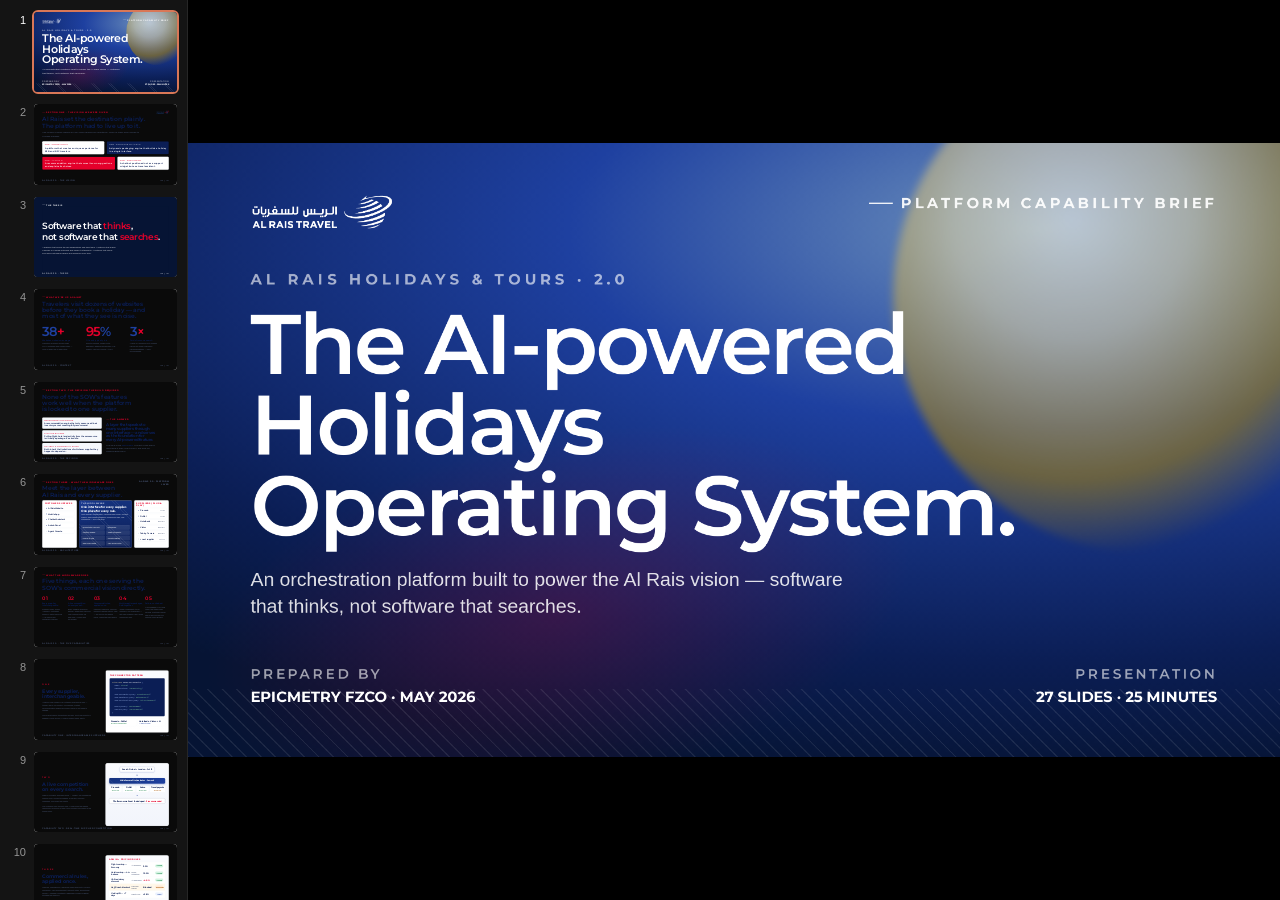
==== commit 37955491: "AlRais-Core: drop font-weights to 600; un-stretch footer logo - Replace every usage of font-weight 8" ====
--- a/AlRais-Core/Al Rais 2.0 Pitch Deck-print.html
+++ b/AlRais-Core/Al Rais 2.0 Pitch Deck-print.html
@@ -69,7 +69,7 @@
 
   h1.title{
     font-family:var(--ar-font-display);
-    font-weight:800;
+    font-weight:600;
     font-size:var(--type-title);
     letter-spacing:-0.025em;
     line-height:1.02;
@@ -219,7 +219,7 @@
     display:flex;flex-direction:column;justify-content:center;align-items:flex-start;
   }
   .statement .big{
-    font-family:var(--ar-font-display);font-weight:800;
+    font-family:var(--ar-font-display);font-weight:600;
     font-size:120px;line-height:1.24;letter-spacing:-0.03em;
     max-width:1620px;text-wrap:balance;color:var(--ink);
   }
@@ -231,7 +231,7 @@
   /* 38-website slide */
   .stat-row{ display:grid;grid-template-columns:repeat(3,1fr);gap:64px;margin-top:80px; }
   .stat{ }
-  .stat .num{ font-family:var(--ar-font-display);font-weight:800;font-size:170px;line-height:0.95;color:var(--royal);letter-spacing:-0.04em; }
+  .stat .num{ font-family:var(--ar-font-display);font-weight:600;font-size:170px;line-height:0.95;color:var(--royal);letter-spacing:-0.04em; }
   .stat .num em{ color:var(--red);font-style:normal; }
   .stat .lbl{ font-family:var(--ar-font-display);font-weight:600;font-size:26px;color:var(--ink);margin-top:20px;line-height:1.3;max-width:430px; }
   .stat .desc{ font-family:var(--ar-font-body);font-size:24px;color:var(--mute);margin-top:14px;line-height:1.45;max-width:430px;text-wrap:pretty; }
@@ -284,7 +284,7 @@
     display:flex;flex-direction:column;gap:18px;position:relative;overflow:hidden;
   }
   .five-grid .item .n{
-    font-family:var(--ar-font-display);font-weight:800;font-size:110px;line-height:0.9;color:var(--royal);
+    font-family:var(--ar-font-display);font-weight:600;font-size:110px;line-height:0.9;color:var(--royal);
     letter-spacing:-0.04em;opacity:0.18;position:absolute;right:18px;top:6px;
   }
   .five-grid .item h4{ margin:0;font-family:var(--ar-font-display);font-weight:700;font-size:26px;color:var(--ink);line-height:1.18; }
@@ -294,7 +294,7 @@
   /* Single-capability slide layout */
   .cap{ display:grid;grid-template-columns:0.95fr 1.05fr;gap:80px;margin-top:60px;flex:1;min-height:0;align-items:stretch; }
   .cap .lhs{ display:flex;flex-direction:column;gap:32px;justify-content:center; }
-  .cap .lhs .nbig{ font-family:var(--ar-font-display);font-weight:800;font-size:32px;letter-spacing:0.32em;color:var(--red);text-transform:uppercase; }
+  .cap .lhs .nbig{ font-family:var(--ar-font-display);font-weight:600;font-size:32px;letter-spacing:0.32em;color:var(--red);text-transform:uppercase; }
   .cap .lhs h2{ font-family:var(--ar-font-display);font-weight:700;font-size:68px;line-height:1.04;letter-spacing:-0.022em;color:var(--ink);margin:0;text-wrap:balance; }
   .cap .lhs p{ font-size:24px;color:var(--mute);line-height:1.5;max-width:660px;margin:0; }
   .cap .rhs{
@@ -340,7 +340,7 @@
   .card .badge.bestmatch{ background:#D5F5E3;color:#0F7B41; }
   .card .name{ font-family:var(--ar-font-display);font-weight:700;font-size:26px;color:var(--ink); }
   .card .why{ font-family:var(--ar-font-body);font-size:24px;color:var(--mute);margin-top:6px;line-height:1.4; }
-  .card .price{ font-family:var(--ar-font-display);font-weight:800;font-size:32px;color:var(--ink);letter-spacing:-0.01em; }
+  .card .price{ font-family:var(--ar-font-display);font-weight:600;font-size:32px;color:var(--ink);letter-spacing:-0.01em; }
   .card .price small{ display:block;font-family:var(--ar-font-body);font-weight:400;font-size:24px;color:var(--mute);letter-spacing:0; }
   .card.featured{ border-color:var(--royal);box-shadow:0 12px 30px rgba(30,64,160,0.15); }
 
@@ -387,12 +387,12 @@
 
   /* Closing */
   .close{ display:flex;flex-direction:column;justify-content:center;height:100%;gap:48px; }
-  .close h1{ font-family:var(--ar-font-display);font-weight:800;font-size:108px;line-height:1.02;letter-spacing:-0.028em;color:#fff;margin:0;max-width:1540px;text-wrap:balance; }
+  .close h1{ font-family:var(--ar-font-display);font-weight:600;font-size:108px;line-height:1.02;letter-spacing:-0.028em;color:#fff;margin:0;max-width:1540px;text-wrap:balance; }
   .close p{ font-size:30px;color:rgba(255,255,255,0.82);max-width:1300px;line-height:1.5;margin:0; }
 
   /* Thank you */
   .thanks{ display:grid;grid-template-columns:1.2fr 1fr;gap:80px;height:100%;align-items:center; }
-  .thanks .l h1{ font-family:var(--ar-font-display);font-weight:800;font-size:188px;line-height:0.96;letter-spacing:-0.03em;color:#fff;margin:0; }
+  .thanks .l h1{ font-family:var(--ar-font-display);font-weight:600;font-size:188px;line-height:0.96;letter-spacing:-0.03em;color:#fff;margin:0; }
   .thanks .l p{ font-size:30px;color:rgba(255,255,255,0.85);max-width:780px;line-height:1.5;margin:32px 0 0; }
   .thanks .r{
     background:rgba(255,255,255,0.06);border:1px solid rgba(255,255,255,0.15);
@@ -400,7 +400,7 @@
     backdrop-filter:blur(8px);
   }
   .thanks .r .by{ font-family:var(--ar-font-display);font-weight:700;font-size:16px;letter-spacing:0.24em;text-transform:uppercase;color:rgba(255,255,255,0.55); }
-  .thanks .r .name{ font-family:var(--ar-font-display);font-weight:800;font-size:54px;color:#fff;margin:16px 0 28px;letter-spacing:-0.015em; }
+  .thanks .r .name{ font-family:var(--ar-font-display);font-weight:600;font-size:54px;color:#fff;margin:16px 0 28px;letter-spacing:-0.015em; }
   .thanks .r .row2{ display:flex;flex-direction:column;gap:18px;font-family:var(--ar-font-body);font-size:22px;color:rgba(255,255,255,0.92);line-height:1.4; }
   .thanks .r .row2 strong{ display:block;font-family:var(--ar-font-display);font-weight:600;font-size:18px;color:rgba(255,255,255,0.55);letter-spacing:0.18em;text-transform:uppercase;margin-bottom:4px; }
 
@@ -433,7 +433,7 @@
     background:linear-gradient(180deg, #D2F4FE 0%, #ffffff 14%, #ffffff 26%, #5383DA 56%, #2351A3 88%, #081326 100%);
     padding:48px 60px 32px;display:flex;flex-direction:column;position:relative;overflow:hidden;
   }
-  .land h2{ font-family:var(--ar-font-display);font-weight:800;font-size:60px;text-align:center;color:var(--ink);margin:8px 0 24px;letter-spacing:-0.025em; }
+  .land h2{ font-family:var(--ar-font-display);font-weight:600;font-size:60px;text-align:center;color:var(--ink);margin:8px 0 24px;letter-spacing:-0.025em; }
   .land .search{ width:74%;margin:0 auto;background:#fff;border-radius:18px;padding:22px 28px;display:flex;align-items:center;gap:14px;box-shadow:0 10px 28px rgba(11,30,85,0.10); }
   .land .search input{ flex:1;border:0;font-size:22px;color:var(--mute);outline:0;font-family:var(--ar-font-body); }
   .land .search .send{ width:46px;height:46px;border-radius:50%;background:var(--royal);display:grid;place-items:center;color:#fff;font-weight:700; }
@@ -460,7 +460,7 @@
   .land .packs .p .info{ font-size:14px;opacity:0.85;margin-top:4px;line-height:1.4; }
   .land .packs .p .price{ text-align:right;}
   .land .packs .p .price .from{ font-size:12px;opacity:0.78; }
-  .land .packs .p .price .v{ font-family:var(--ar-font-display);font-weight:800;font-size:24px;line-height:1; }
+  .land .packs .p .price .v{ font-family:var(--ar-font-display);font-weight:600;font-size:24px;line-height:1; }
   .land .packs .p .book{ background:#fff;color:var(--royal);text-align:center;padding:10px;border-radius:10px;font-weight:700;font-size:14px;font-family:var(--ar-font-display); }
   .land .packs .p .bottom-block{ display:flex;flex-direction:column;gap:10px; }
 
@@ -490,7 +490,7 @@
   .chat .flight-c .timeline .line::before{ left:0; } .chat .flight-c .timeline .line::after{ right:0; }
   .chat .flight-c .timeline .mid{ position:absolute;top:-18px;left:50%;transform:translateX(-50%);font-size:9px;color:var(--mute); }
   .chat .flight-c .timeline .mid2{ position:absolute;top:8px;left:50%;transform:translateX(-50%);font-size:9px;color:var(--mute); }
-  .chat .flight-c .price2{ font-family:var(--ar-font-display);font-weight:800;font-size:16px;color:var(--ink); }
+  .chat .flight-c .price2{ font-family:var(--ar-font-display);font-weight:600;font-size:16px;color:var(--ink); }
   .chat .input{ margin-top:auto;background:#F1F3F8;border-radius:14px;padding:12px 16px;font-size:14px;color:var(--mute);display:flex;align-items:center;gap:10px; }
   .chat .input .sd{ margin-left:auto;width:30px;height:30px;border-radius:50%;background:var(--royal);display:grid;place-items:center;color:#fff;font-size:12px; }
 
@@ -499,7 +499,7 @@
   .chat .r .head{ display:flex;justify-content:space-between;align-items:flex-end;padding-bottom:18px;border-bottom:1px solid var(--line); }
   .chat .r .head .where{ font-family:var(--ar-font-display);font-weight:700;font-size:22px;color:var(--ink); }
   .chat .r .head .where small{ display:block;font-family:var(--ar-font-body);font-weight:400;font-size:13px;color:var(--mute);margin-top:2px; }
-  .chat .r .head .total{ text-align:right;font-family:var(--ar-font-display);font-weight:800;font-size:24px;color:var(--ink); }
+  .chat .r .head .total{ text-align:right;font-family:var(--ar-font-display);font-weight:600;font-size:24px;color:var(--ink); }
   .chat .r .head .total small{ display:block;font-family:var(--ar-font-body);font-weight:400;font-size:12px;color:var(--mute);margin-top:2px; }
   .chat .r .empty{ flex:1;border:1.5px dashed var(--line-strong);border-radius:14px;display:grid;place-items:center;color:var(--mute);font-size:15px;text-align:center;padding:30px; }
   .chat .r .empty svg{ width:42px;height:42px;display:block;margin:0 auto 12px;color:var(--royal);opacity:0.6; }
@@ -511,7 +511,7 @@
   }
   .review .pl + .pl{ margin-top:10px; }
   .review .pl h5{ margin:0;font-family:var(--ar-font-display);font-weight:700;font-size:15px;color:var(--ink);display:flex;justify-content:space-between;align-items:center; }
-  .review .pl h5 .pr{ font-weight:800;font-size:15px; }
+  .review .pl h5 .pr{ font-weight:600;font-size:15px; }
   .review .pl small{ display:block;font-family:var(--ar-font-body);font-size:12px;color:var(--mute);margin-top:4px;line-height:1.4; }
   .review .savings{
     background:#D5F5E3;color:#0F7B41;border-radius:8px;padding:8px 14px;font-weight:700;font-size:13px;
@@ -551,7 +551,7 @@
   /* big "five things" wide layout */
   .wide-five{ display:grid;grid-template-columns:repeat(5,1fr);gap:28px;margin-top:64px;flex:1;min-height:0; }
   .wide-five .it{ display:flex;flex-direction:column;gap:18px; }
-  .wide-five .it .num{ font-family:var(--ar-font-display);font-weight:800;font-size:72px;color:var(--red);letter-spacing:-0.03em;line-height:1; }
+  .wide-five .it .num{ font-family:var(--ar-font-display);font-weight:600;font-size:72px;color:var(--red);letter-spacing:-0.03em;line-height:1; }
   .wide-five .it h4{ font-family:var(--ar-font-display);font-weight:700;font-size:24px;color:var(--ink);line-height:1.22;margin:0;text-wrap:balance; }
   .wide-five .it p{ font-family:var(--ar-font-body);font-size:24px;color:var(--mute);line-height:1.5;margin:0;text-wrap:pretty; }
 
@@ -578,7 +578,7 @@
     content:"";position:absolute;inset:0;opacity:0.18;
     background-image:repeating-linear-gradient(45deg, rgba(255,255,255,0.4) 0, rgba(255,255,255,0.4) 1px, transparent 1px, transparent 14px);
   }
-  .connected .mid h3{ font-family:var(--ar-font-display);font-weight:800;font-size:38px;letter-spacing:-0.018em;margin:0; }
+  .connected .mid h3{ font-family:var(--ar-font-display);font-weight:600;font-size:38px;letter-spacing:-0.018em;margin:0; }
   .connected .mid p{ font-size:20px;color:rgba(255,255,255,0.86);margin:18px 0 0;line-height:1.5; }
   .connected .mid .ms{ margin-top:28px;display:flex;flex-wrap:wrap;gap:10px; }
   .connected .mid .ms span{ background:rgba(255,255,255,0.14);border:1px solid rgba(255,255,255,0.22);border-radius:999px;padding:8px 14px;font-size:15px; }
@@ -994,24 +994,24 @@
           <div style="font-family:var(--ar-font-display);font-weight:700;font-size:24px;letter-spacing:0.22em;text-transform:uppercase;color:var(--red);margin-bottom:20px;">Saga · Coordinated hold</div>
           <div style="display:flex;flex-direction:column;gap:12px;">
             <div style="background:#fff;border:1.5px solid var(--line);border-radius:12px;padding:18px 22px;display:grid;grid-template-columns:auto 1fr auto;gap:18px;align-items:center;">
-              <div style="width:42px;height:42px;border-radius:50%;background:#D5F5E3;color:#0F7B41;display:grid;place-items:center;font-weight:800;font-size:24px;">✓</div>
+              <div style="width:42px;height:42px;border-radius:50%;background:#D5F5E3;color:#0F7B41;display:grid;place-items:center;font-weight:600;font-size:24px;">✓</div>
               <div><div style="font-family:var(--ar-font-display);font-weight:700;font-size:24px;color:var(--ink);">Flight · Flydubai</div><div style="font-size:24px;color:var(--mute);">Hold OK · expires 14:32</div></div>
-              <div style="font-family:var(--ar-font-display);font-weight:800;font-size:24px;color:var(--ink);">AED 854</div>
+              <div style="font-family:var(--ar-font-display);font-weight:600;font-size:24px;color:var(--ink);">AED 854</div>
             </div>
             <div style="background:#fff;border:1.5px solid var(--line);border-radius:12px;padding:18px 22px;display:grid;grid-template-columns:auto 1fr auto;gap:18px;align-items:center;">
-              <div style="width:42px;height:42px;border-radius:50%;background:#D5F5E3;color:#0F7B41;display:grid;place-items:center;font-weight:800;font-size:24px;">✓</div>
+              <div style="width:42px;height:42px;border-radius:50%;background:#D5F5E3;color:#0F7B41;display:grid;place-items:center;font-weight:600;font-size:24px;">✓</div>
               <div><div style="font-family:var(--ar-font-display);font-weight:700;font-size:24px;color:var(--ink);">Hotel · dGates Lahore</div><div style="font-size:24px;color:var(--mute);">Hold OK · expires 14:30</div></div>
-              <div style="font-family:var(--ar-font-display);font-weight:800;font-size:24px;color:var(--ink);">AED 1,245</div>
+              <div style="font-family:var(--ar-font-display);font-weight:600;font-size:24px;color:var(--ink);">AED 1,245</div>
             </div>
             <div style="background:#fff;border:1.5px solid var(--line);border-radius:12px;padding:18px 22px;display:grid;grid-template-columns:auto 1fr auto;gap:18px;align-items:center;">
-              <div style="width:42px;height:42px;border-radius:50%;background:#D5F5E3;color:#0F7B41;display:grid;place-items:center;font-weight:800;font-size:24px;">✓</div>
+              <div style="width:42px;height:42px;border-radius:50%;background:#D5F5E3;color:#0F7B41;display:grid;place-items:center;font-weight:600;font-size:24px;">✓</div>
               <div><div style="font-family:var(--ar-font-display);font-weight:700;font-size:24px;color:var(--ink);">Activity · 2F2F Karting</div><div style="font-size:24px;color:var(--mute);">Hold OK · expires 14:35</div></div>
-              <div style="font-family:var(--ar-font-display);font-weight:800;font-size:24px;color:var(--ink);">AED 750</div>
+              <div style="font-family:var(--ar-font-display);font-weight:600;font-size:24px;color:var(--ink);">AED 750</div>
             </div>
             <div style="background:#fff;border:1.5px solid var(--red);border-radius:12px;padding:18px 22px;display:grid;grid-template-columns:auto 1fr auto;gap:18px;align-items:center;">
-              <div style="width:42px;height:42px;border-radius:50%;background:#FFE5EB;color:var(--red);display:grid;place-items:center;font-weight:800;font-size:24px;">✕</div>
+              <div style="width:42px;height:42px;border-radius:50%;background:#FFE5EB;color:var(--red);display:grid;place-items:center;font-weight:600;font-size:24px;">✕</div>
               <div><div style="font-family:var(--ar-font-display);font-weight:700;font-size:24px;color:var(--ink);">Transfer · Provider down</div><div style="font-size:24px;color:var(--red);">Compensating · released the 3 holds above</div></div>
-              <div style="font-family:var(--ar-font-display);font-weight:800;font-size:24px;color:var(--mute);">—</div>
+              <div style="font-family:var(--ar-font-display);font-weight:600;font-size:24px;color:var(--mute);">—</div>
             </div>
             <div style="background:#FAF5E8;border:1px solid var(--gold-soft);border-radius:10px;padding:16px 18px;font-size:24px;color:var(--ink);line-height:1.45;margin-top:6px;">
               <strong style="font-family:var(--ar-font-display);font-weight:700;">No partial bookings, ever.</strong> The customer retries the transfer alone, or swaps to a different provider — the rest of the holiday is intact.
@@ -1462,38 +1462,38 @@
           <div style="font-family:var(--ar-font-display);font-weight:700;font-size:14px;letter-spacing:0.2em;text-transform:uppercase;color:var(--red);">Component 1</div>
           <div style="font-family:var(--ar-font-display);font-weight:700;font-size:24px;color:var(--ink);">Flight</div>
           <div style="font-size:17px;color:var(--mute);">DXB → LHR · Flydubai · FD 1234</div>
-          <div style="font-family:var(--ar-font-display);font-weight:800;font-size:24px;color:var(--ink);margin-top:auto;">AED 854</div>
+          <div style="font-family:var(--ar-font-display);font-weight:600;font-size:24px;color:var(--ink);margin-top:auto;">AED 854</div>
         </div>
         <div style="background:#fff;border:1.5px solid var(--line);border-radius:14px;padding:28px 24px;display:flex;flex-direction:column;gap:12px;">
           <div style="font-family:var(--ar-font-display);font-weight:700;font-size:14px;letter-spacing:0.2em;text-transform:uppercase;color:var(--red);">Component 2</div>
           <div style="font-family:var(--ar-font-display);font-weight:700;font-size:24px;color:var(--ink);">Hotel</div>
           <div style="font-size:17px;color:var(--mute);">Hotel dGates · 7 nights · free cancel</div>
-          <div style="font-family:var(--ar-font-display);font-weight:800;font-size:24px;color:var(--ink);margin-top:auto;">AED 1,245</div>
+          <div style="font-family:var(--ar-font-display);font-weight:600;font-size:24px;color:var(--ink);margin-top:auto;">AED 1,245</div>
         </div>
         <div style="background:#fff;border:1.5px solid var(--line);border-radius:14px;padding:28px 24px;display:flex;flex-direction:column;gap:12px;">
           <div style="font-family:var(--ar-font-display);font-weight:700;font-size:14px;letter-spacing:0.2em;text-transform:uppercase;color:var(--red);">Component 3</div>
           <div style="font-family:var(--ar-font-display);font-weight:700;font-size:24px;color:var(--ink);">Activity</div>
           <div style="font-size:17px;color:var(--mute);">2F2F Karting · adventure · 2h</div>
-          <div style="font-family:var(--ar-font-display);font-weight:800;font-size:24px;color:var(--ink);margin-top:auto;">AED 750</div>
+          <div style="font-family:var(--ar-font-display);font-weight:600;font-size:24px;color:var(--ink);margin-top:auto;">AED 750</div>
         </div>
         <div style="background:#fff;border:1.5px solid var(--line);border-radius:14px;padding:28px 24px;display:flex;flex-direction:column;gap:12px;">
           <div style="font-family:var(--ar-font-display);font-weight:700;font-size:14px;letter-spacing:0.2em;text-transform:uppercase;color:var(--red);">Component 4</div>
           <div style="font-family:var(--ar-font-display);font-weight:700;font-size:24px;color:var(--ink);">Transfer</div>
           <div style="font-size:17px;color:var(--mute);">Private · airport ↔ hotel</div>
-          <div style="font-family:var(--ar-font-display);font-weight:800;font-size:24px;color:var(--ink);margin-top:auto;">AED 65</div>
+          <div style="font-family:var(--ar-font-display);font-weight:600;font-size:24px;color:var(--ink);margin-top:auto;">AED 65</div>
         </div>
         <div style="background:#fff;border:1.5px solid var(--line);border-radius:14px;padding:28px 24px;display:flex;flex-direction:column;gap:12px;">
           <div style="font-family:var(--ar-font-display);font-weight:700;font-size:14px;letter-spacing:0.2em;text-transform:uppercase;color:var(--red);">Component 5</div>
           <div style="font-family:var(--ar-font-display);font-weight:700;font-size:24px;color:var(--ink);">Insurance</div>
           <div style="font-size:17px;color:var(--mute);">Premium · medical AED 2M · concierge</div>
-          <div style="font-family:var(--ar-font-display);font-weight:800;font-size:24px;color:var(--ink);margin-top:auto;">AED 98</div>
+          <div style="font-family:var(--ar-font-display);font-weight:600;font-size:24px;color:var(--ink);margin-top:auto;">AED 98</div>
         </div>
       </div>
 
       <div style="margin-top:24px;background:linear-gradient(135deg,var(--royal-deep),var(--royal));border-radius:16px;padding:28px 40px;display:grid;grid-template-columns:1fr 1fr 1fr;gap:30px;color:#fff;align-items:center;box-shadow:0 14px 36px rgba(30,64,160,0.30);">
         <div><div style="font-size:14px;letter-spacing:0.18em;text-transform:uppercase;opacity:0.7;font-family:var(--ar-font-display);font-weight:600;">À la carte total</div><div style="font-family:var(--ar-font-display);font-weight:700;font-size:34px;margin-top:6px;">AED 3,012</div></div>
         <div><div style="font-size:14px;letter-spacing:0.18em;text-transform:uppercase;opacity:0.7;font-family:var(--ar-font-display);font-weight:600;">Bundle saving</div><div style="font-family:var(--ar-font-display);font-weight:700;font-size:34px;margin-top:6px;color:#85FFCA;">−AED 85</div></div>
-        <div style="text-align:right;"><div style="font-size:14px;letter-spacing:0.18em;text-transform:uppercase;opacity:0.7;font-family:var(--ar-font-display);font-weight:600;">One holiday · one price</div><div style="font-family:var(--ar-font-display);font-weight:800;font-size:46px;margin-top:6px;">AED 2,927</div></div>
+        <div style="text-align:right;"><div style="font-size:14px;letter-spacing:0.18em;text-transform:uppercase;opacity:0.7;font-family:var(--ar-font-display);font-weight:600;">One holiday · one price</div><div style="font-family:var(--ar-font-display);font-weight:600;font-size:46px;margin-top:6px;">AED 2,927</div></div>
       </div>
 
       <div class="chrome">
--- a/AlRais-Core/ar-tokens.css
+++ b/AlRais-Core/ar-tokens.css
@@ -154,7 +154,7 @@
 
 .ar-display-1 {
   font-family: var(--ar-font-display);
-  font-weight: 800;
+  font-weight:600;
   font-size: var(--ar-fs-display-1);
   line-height: var(--ar-leading-tight);
   letter-spacing: var(--ar-tracking-tight);
